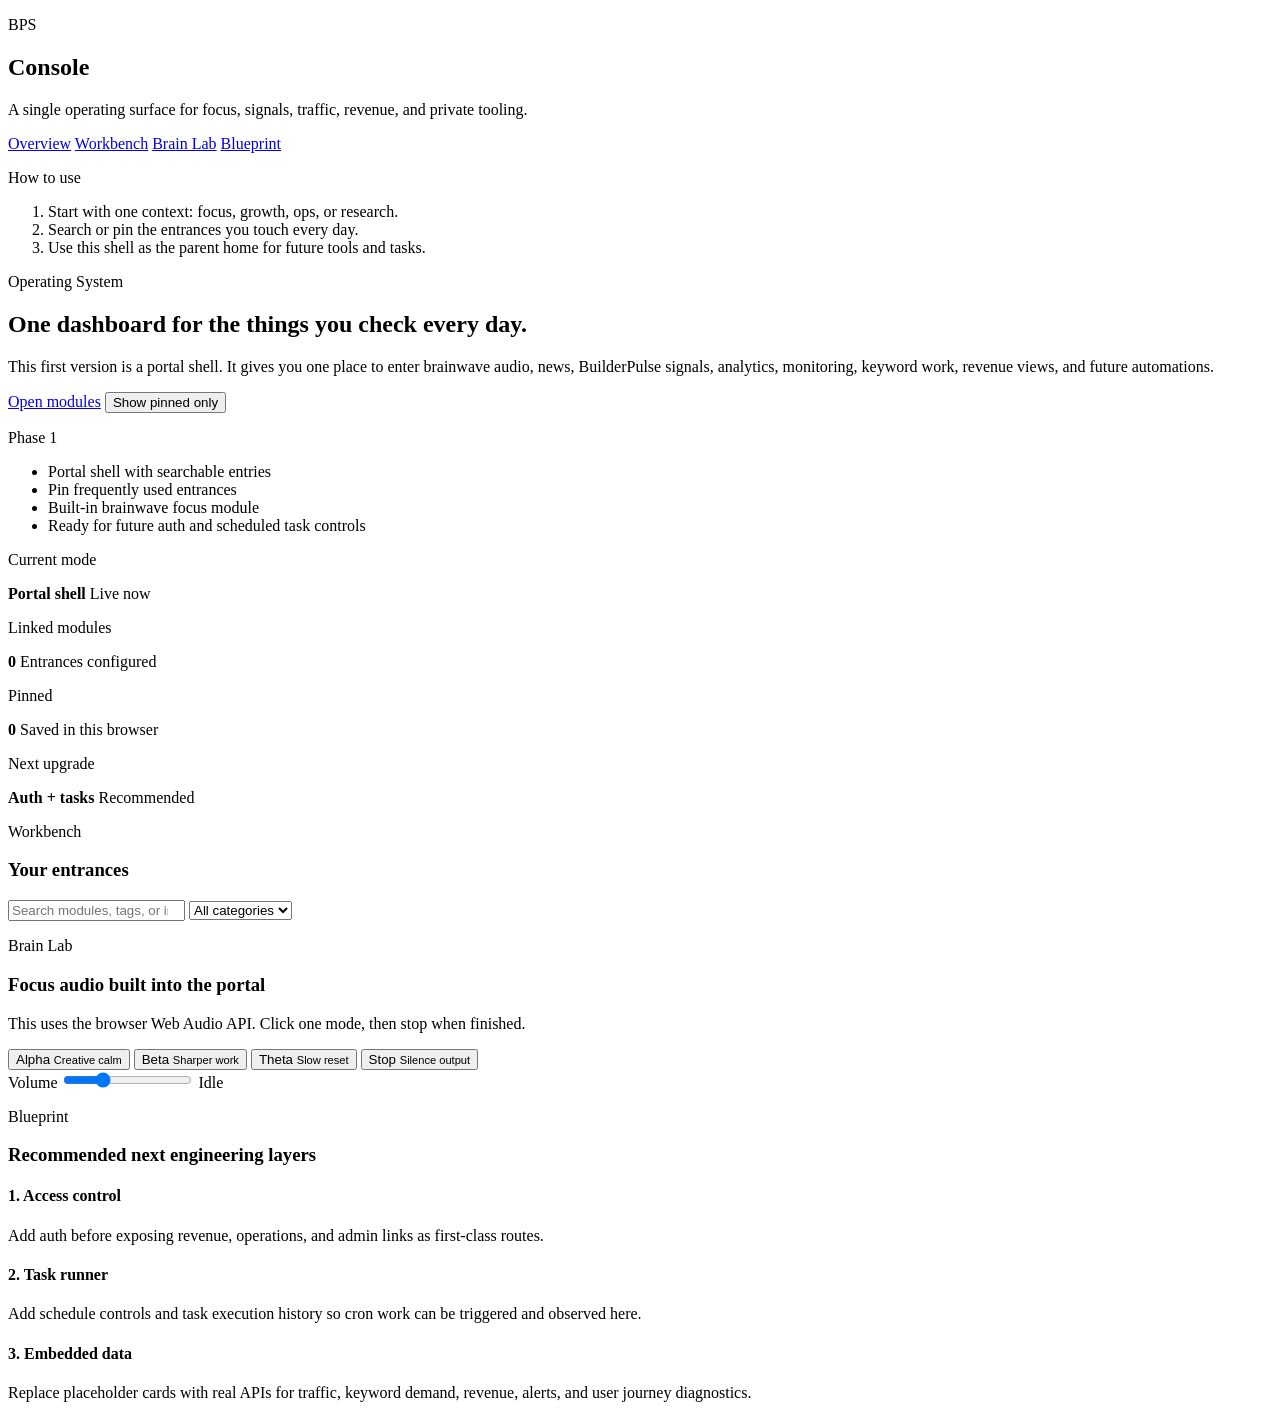
==== index.html @ 4038b160 "Force HTTPS asset URLs for the live BPS shell The portal is already reachable on brain.seekorigin.ai" ====
<!DOCTYPE html>
<html lang="zh-CN">
  <head>
    <meta charset="UTF-8" />
    <meta name="viewport" content="width=device-width, initial-scale=1.0" />
    <title>BPS Console</title>
    <meta
      name="description"
      content="BPS Console: a personal operating dashboard for news, signals, analytics, revenue, monitoring, and brainwave focus."
    />
    <meta name="robots" content="noindex,nofollow" />
    <link rel="icon" href="https://brain.seekorigin.ai/favicon.svg" type="image/svg+xml" />
    <link rel="stylesheet" href="https://brain.seekorigin.ai/styles.css" />
  </head>
  <body>
    <div class="layout">
      <aside class="rail">
        <div class="brand">
          <p class="eyebrow">BPS</p>
          <h1>Console</h1>
          <p class="subtle">
            A single operating surface for focus, signals, traffic, revenue, and
            private tooling.
          </p>
        </div>

        <nav class="rail-nav">
          <a href="#overview">Overview</a>
          <a href="#workbench">Workbench</a>
          <a href="#brain-lab">Brain Lab</a>
          <a href="#blueprint">Blueprint</a>
        </nav>

        <section class="panel quick-notes">
          <p class="eyebrow">How to use</p>
          <ol>
            <li>Start with one context: focus, growth, ops, or research.</li>
            <li>Search or pin the entrances you touch every day.</li>
            <li>Use this shell as the parent home for future tools and tasks.</li>
          </ol>
        </section>
      </aside>

      <main class="main">
        <section id="overview" class="hero">
          <div class="hero-copy">
            <p class="eyebrow">Operating System</p>
            <h2>One dashboard for the things you check every day.</h2>
            <p class="hero-text">
              This first version is a portal shell. It gives you one place to
              enter brainwave audio, news, BuilderPulse signals, analytics,
              monitoring, keyword work, revenue views, and future automations.
            </p>
            <div class="hero-actions">
              <a class="primary-action" href="#workbench">Open modules</a>
              <button id="show-pinned" class="secondary-action" type="button">
                Show pinned only
              </button>
            </div>
          </div>

          <div class="hero-side panel">
            <p class="eyebrow">Phase 1</p>
            <ul class="signal-list">
              <li>Portal shell with searchable entries</li>
              <li>Pin frequently used entrances</li>
              <li>Built-in brainwave focus module</li>
              <li>Ready for future auth and scheduled task controls</li>
            </ul>
          </div>
        </section>

        <section class="metrics-grid">
          <article class="metric-card">
            <p class="eyebrow">Current mode</p>
            <strong>Portal shell</strong>
            <span>Live now</span>
          </article>
          <article class="metric-card">
            <p class="eyebrow">Linked modules</p>
            <strong id="module-count">0</strong>
            <span>Entrances configured</span>
          </article>
          <article class="metric-card">
            <p class="eyebrow">Pinned</p>
            <strong id="pinned-count">0</strong>
            <span>Saved in this browser</span>
          </article>
          <article class="metric-card">
            <p class="eyebrow">Next upgrade</p>
            <strong>Auth + tasks</strong>
            <span>Recommended</span>
          </article>
        </section>

        <section id="workbench" class="workbench">
          <div class="section-head">
            <div>
              <p class="eyebrow">Workbench</p>
              <h3>Your entrances</h3>
            </div>
            <div class="toolbar">
              <input
                id="search"
                type="search"
                placeholder="Search modules, tags, or intent"
              />
              <select id="category-filter">
                <option value="all">All categories</option>
              </select>
            </div>
          </div>

          <div id="card-grid" class="card-grid"></div>
        </section>

        <section id="brain-lab" class="brain-lab panel">
          <div class="section-head">
            <div>
              <p class="eyebrow">Brain Lab</p>
              <h3>Focus audio built into the portal</h3>
            </div>
            <p class="section-note">
              This uses the browser Web Audio API. Click one mode, then stop
              when finished.
            </p>
          </div>

          <div class="brain-grid">
            <button class="tone-button" data-mode="alpha">
              <span>Alpha</span>
              <small>Creative calm</small>
            </button>
            <button class="tone-button" data-mode="beta">
              <span>Beta</span>
              <small>Sharper work</small>
            </button>
            <button class="tone-button" data-mode="theta">
              <span>Theta</span>
              <small>Slow reset</small>
            </button>
            <button class="tone-button danger" id="stop-audio" type="button">
              <span>Stop</span>
              <small>Silence output</small>
            </button>
          </div>

          <div class="volume-wrap">
            <label for="volume">Volume</label>
            <input id="volume" type="range" min="0" max="100" value="28" />
            <span id="audio-status">Idle</span>
          </div>
        </section>

        <section id="blueprint" class="blueprint">
          <div class="section-head">
            <div>
              <p class="eyebrow">Blueprint</p>
              <h3>Recommended next engineering layers</h3>
            </div>
          </div>
          <div class="blueprint-grid">
            <article class="panel">
              <h4>1. Access control</h4>
              <p>
                Add auth before exposing revenue, operations, and admin links as
                first-class routes.
              </p>
            </article>
            <article class="panel">
              <h4>2. Task runner</h4>
              <p>
                Add schedule controls and task execution history so cron work can
                be triggered and observed here.
              </p>
            </article>
            <article class="panel">
              <h4>3. Embedded data</h4>
              <p>
                Replace placeholder cards with real APIs for traffic, keyword
                demand, revenue, alerts, and user journey diagnostics.
              </p>
            </article>
          </div>
        </section>
      </main>
    </div>

    <script src="https://brain.seekorigin.ai/app.js" defer></script>
  </body>
</html>
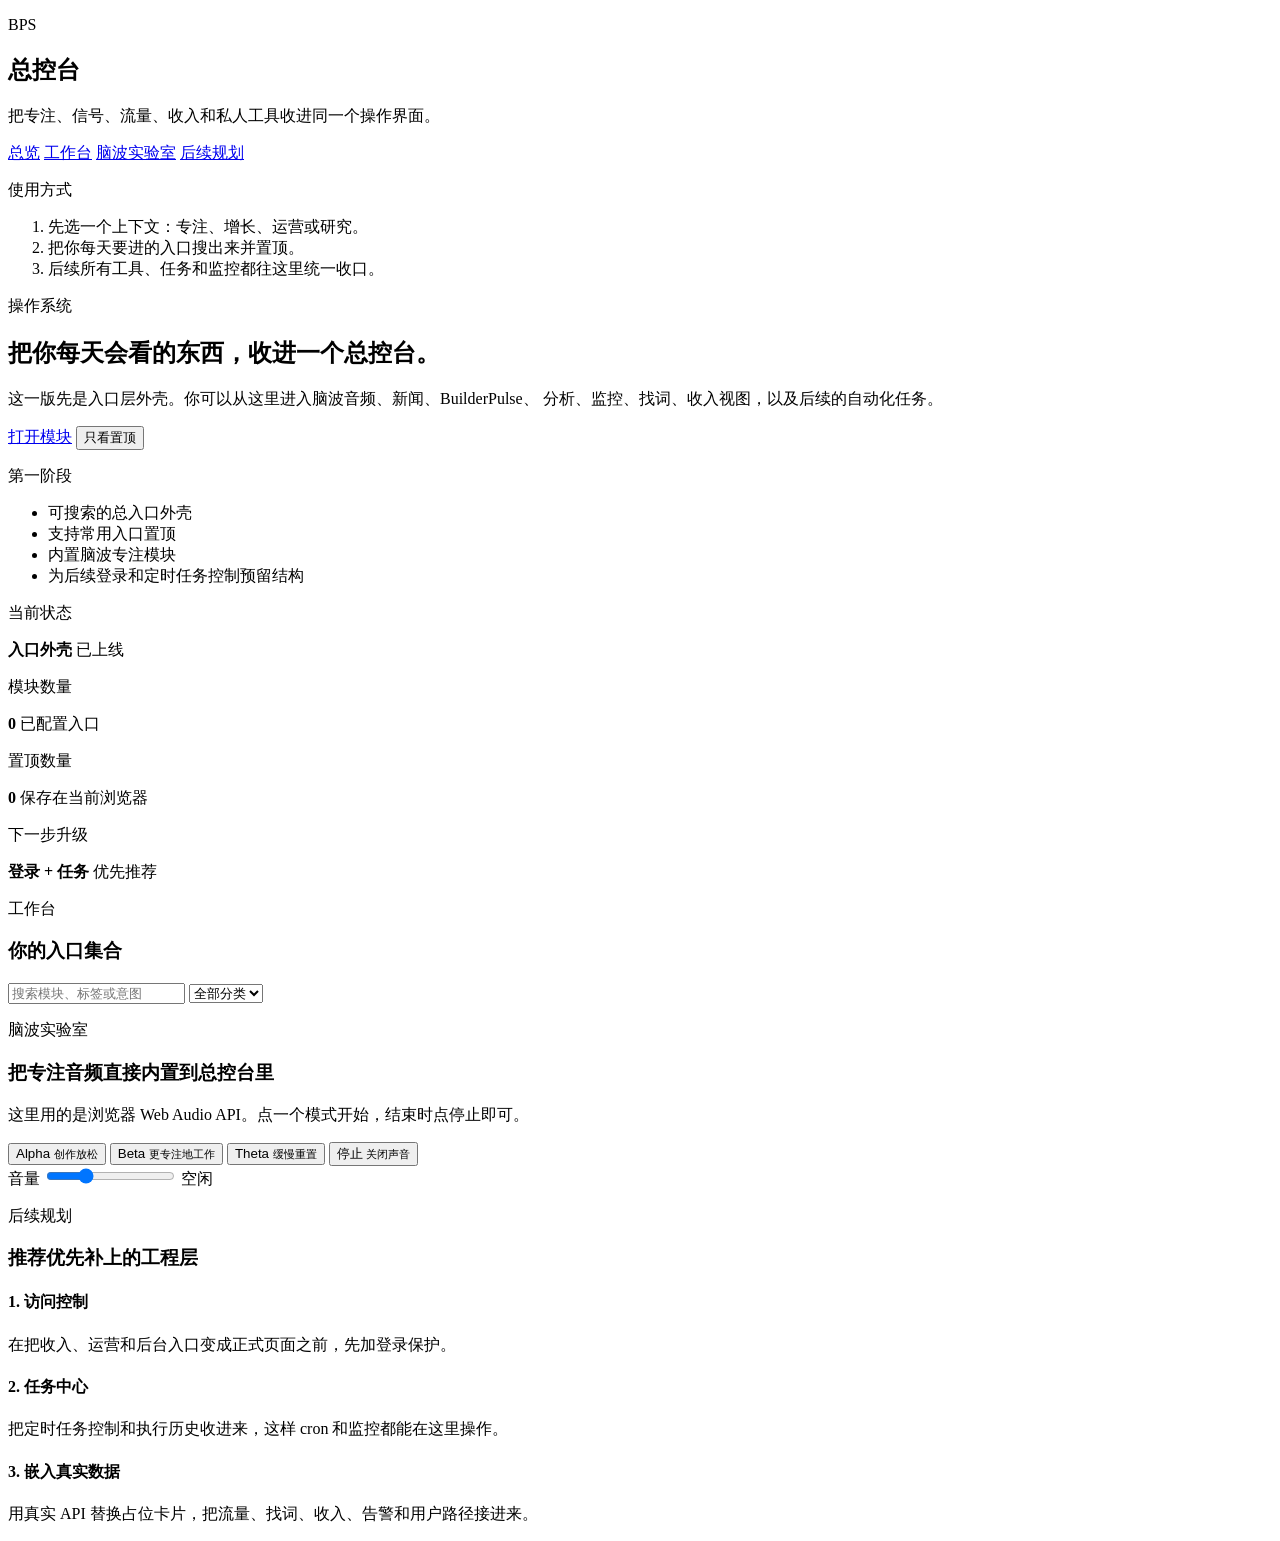
==== commit e2b1febd: "Translate the BPS shell UI into full Chinese This aligns the live portal with your preferred languag" ====
--- a/index.html
+++ b/index.html
@@ -3,10 +3,10 @@
   <head>
     <meta charset="UTF-8" />
     <meta name="viewport" content="width=device-width, initial-scale=1.0" />
-    <title>BPS Console</title>
+    <title>BPS 总控台</title>
     <meta
       name="description"
-      content="BPS Console: a personal operating dashboard for news, signals, analytics, revenue, monitoring, and brainwave focus."
+      content="BPS 总控台：把专注、信号、分析、收入、监控和个人工具收进同一个入口。"
     />
     <meta name="robots" content="noindex,nofollow" />
     <link rel="icon" href="https://brain.seekorigin.ai/favicon.svg" type="image/svg+xml" />
@@ -17,26 +17,25 @@
       <aside class="rail">
         <div class="brand">
           <p class="eyebrow">BPS</p>
-          <h1>Console</h1>
+          <h1>总控台</h1>
           <p class="subtle">
-            A single operating surface for focus, signals, traffic, revenue, and
-            private tooling.
+            把专注、信号、流量、收入和私人工具收进同一个操作界面。
           </p>
         </div>
 
         <nav class="rail-nav">
-          <a href="#overview">Overview</a>
-          <a href="#workbench">Workbench</a>
-          <a href="#brain-lab">Brain Lab</a>
-          <a href="#blueprint">Blueprint</a>
+          <a href="#overview">总览</a>
+          <a href="#workbench">工作台</a>
+          <a href="#brain-lab">脑波实验室</a>
+          <a href="#blueprint">后续规划</a>
         </nav>
 
         <section class="panel quick-notes">
-          <p class="eyebrow">How to use</p>
+          <p class="eyebrow">使用方式</p>
           <ol>
-            <li>Start with one context: focus, growth, ops, or research.</li>
-            <li>Search or pin the entrances you touch every day.</li>
-            <li>Use this shell as the parent home for future tools and tasks.</li>
+            <li>先选一个上下文：专注、增长、运营或研究。</li>
+            <li>把你每天要进的入口搜出来并置顶。</li>
+            <li>后续所有工具、任务和监控都往这里统一收口。</li>
           </ol>
         </section>
       </aside>
@@ -44,69 +43,68 @@
       <main class="main">
         <section id="overview" class="hero">
           <div class="hero-copy">
-            <p class="eyebrow">Operating System</p>
-            <h2>One dashboard for the things you check every day.</h2>
+            <p class="eyebrow">操作系统</p>
+            <h2>把你每天会看的东西，收进一个总控台。</h2>
             <p class="hero-text">
-              This first version is a portal shell. It gives you one place to
-              enter brainwave audio, news, BuilderPulse signals, analytics,
-              monitoring, keyword work, revenue views, and future automations.
+              这一版先是入口层外壳。你可以从这里进入脑波音频、新闻、BuilderPulse、
+              分析、监控、找词、收入视图，以及后续的自动化任务。
             </p>
             <div class="hero-actions">
-              <a class="primary-action" href="#workbench">Open modules</a>
+              <a class="primary-action" href="#workbench">打开模块</a>
               <button id="show-pinned" class="secondary-action" type="button">
-                Show pinned only
+                只看置顶
               </button>
             </div>
           </div>
 
           <div class="hero-side panel">
-            <p class="eyebrow">Phase 1</p>
+            <p class="eyebrow">第一阶段</p>
             <ul class="signal-list">
-              <li>Portal shell with searchable entries</li>
-              <li>Pin frequently used entrances</li>
-              <li>Built-in brainwave focus module</li>
-              <li>Ready for future auth and scheduled task controls</li>
+              <li>可搜索的总入口外壳</li>
+              <li>支持常用入口置顶</li>
+              <li>内置脑波专注模块</li>
+              <li>为后续登录和定时任务控制预留结构</li>
             </ul>
           </div>
         </section>
 
         <section class="metrics-grid">
           <article class="metric-card">
-            <p class="eyebrow">Current mode</p>
-            <strong>Portal shell</strong>
-            <span>Live now</span>
+            <p class="eyebrow">当前状态</p>
+            <strong>入口外壳</strong>
+            <span>已上线</span>
           </article>
           <article class="metric-card">
-            <p class="eyebrow">Linked modules</p>
+            <p class="eyebrow">模块数量</p>
             <strong id="module-count">0</strong>
-            <span>Entrances configured</span>
+            <span>已配置入口</span>
           </article>
           <article class="metric-card">
-            <p class="eyebrow">Pinned</p>
+            <p class="eyebrow">置顶数量</p>
             <strong id="pinned-count">0</strong>
-            <span>Saved in this browser</span>
+            <span>保存在当前浏览器</span>
           </article>
           <article class="metric-card">
-            <p class="eyebrow">Next upgrade</p>
-            <strong>Auth + tasks</strong>
-            <span>Recommended</span>
+            <p class="eyebrow">下一步升级</p>
+            <strong>登录 + 任务</strong>
+            <span>优先推荐</span>
           </article>
         </section>
 
         <section id="workbench" class="workbench">
           <div class="section-head">
             <div>
-              <p class="eyebrow">Workbench</p>
-              <h3>Your entrances</h3>
+              <p class="eyebrow">工作台</p>
+              <h3>你的入口集合</h3>
             </div>
             <div class="toolbar">
               <input
                 id="search"
                 type="search"
-                placeholder="Search modules, tags, or intent"
+                placeholder="搜索模块、标签或意图"
               />
               <select id="category-filter">
-                <option value="all">All categories</option>
+                <option value="all">全部分类</option>
               </select>
             </div>
           </div>
@@ -117,68 +115,64 @@
         <section id="brain-lab" class="brain-lab panel">
           <div class="section-head">
             <div>
-              <p class="eyebrow">Brain Lab</p>
-              <h3>Focus audio built into the portal</h3>
+              <p class="eyebrow">脑波实验室</p>
+              <h3>把专注音频直接内置到总控台里</h3>
             </div>
             <p class="section-note">
-              This uses the browser Web Audio API. Click one mode, then stop
-              when finished.
+              这里用的是浏览器 Web Audio API。点一个模式开始，结束时点停止即可。
             </p>
           </div>
 
           <div class="brain-grid">
             <button class="tone-button" data-mode="alpha">
               <span>Alpha</span>
-              <small>Creative calm</small>
+              <small>创作放松</small>
             </button>
             <button class="tone-button" data-mode="beta">
               <span>Beta</span>
-              <small>Sharper work</small>
+              <small>更专注地工作</small>
             </button>
             <button class="tone-button" data-mode="theta">
               <span>Theta</span>
-              <small>Slow reset</small>
+              <small>缓慢重置</small>
             </button>
             <button class="tone-button danger" id="stop-audio" type="button">
-              <span>Stop</span>
-              <small>Silence output</small>
+              <span>停止</span>
+              <small>关闭声音</small>
             </button>
           </div>
 
           <div class="volume-wrap">
-            <label for="volume">Volume</label>
+            <label for="volume">音量</label>
             <input id="volume" type="range" min="0" max="100" value="28" />
-            <span id="audio-status">Idle</span>
+            <span id="audio-status">空闲</span>
           </div>
         </section>
 
         <section id="blueprint" class="blueprint">
           <div class="section-head">
             <div>
-              <p class="eyebrow">Blueprint</p>
-              <h3>Recommended next engineering layers</h3>
+              <p class="eyebrow">后续规划</p>
+              <h3>推荐优先补上的工程层</h3>
             </div>
           </div>
           <div class="blueprint-grid">
             <article class="panel">
-              <h4>1. Access control</h4>
+              <h4>1. 访问控制</h4>
               <p>
-                Add auth before exposing revenue, operations, and admin links as
-                first-class routes.
+                在把收入、运营和后台入口变成正式页面之前，先加登录保护。
               </p>
             </article>
             <article class="panel">
-              <h4>2. Task runner</h4>
+              <h4>2. 任务中心</h4>
               <p>
-                Add schedule controls and task execution history so cron work can
-                be triggered and observed here.
+                把定时任务控制和执行历史收进来，这样 cron 和监控都能在这里操作。
               </p>
             </article>
             <article class="panel">
-              <h4>3. Embedded data</h4>
+              <h4>3. 嵌入真实数据</h4>
               <p>
-                Replace placeholder cards with real APIs for traffic, keyword
-                demand, revenue, alerts, and user journey diagnostics.
+                用真实 API 替换占位卡片，把流量、找词、收入、告警和用户路径接进来。
               </p>
             </article>
           </div>
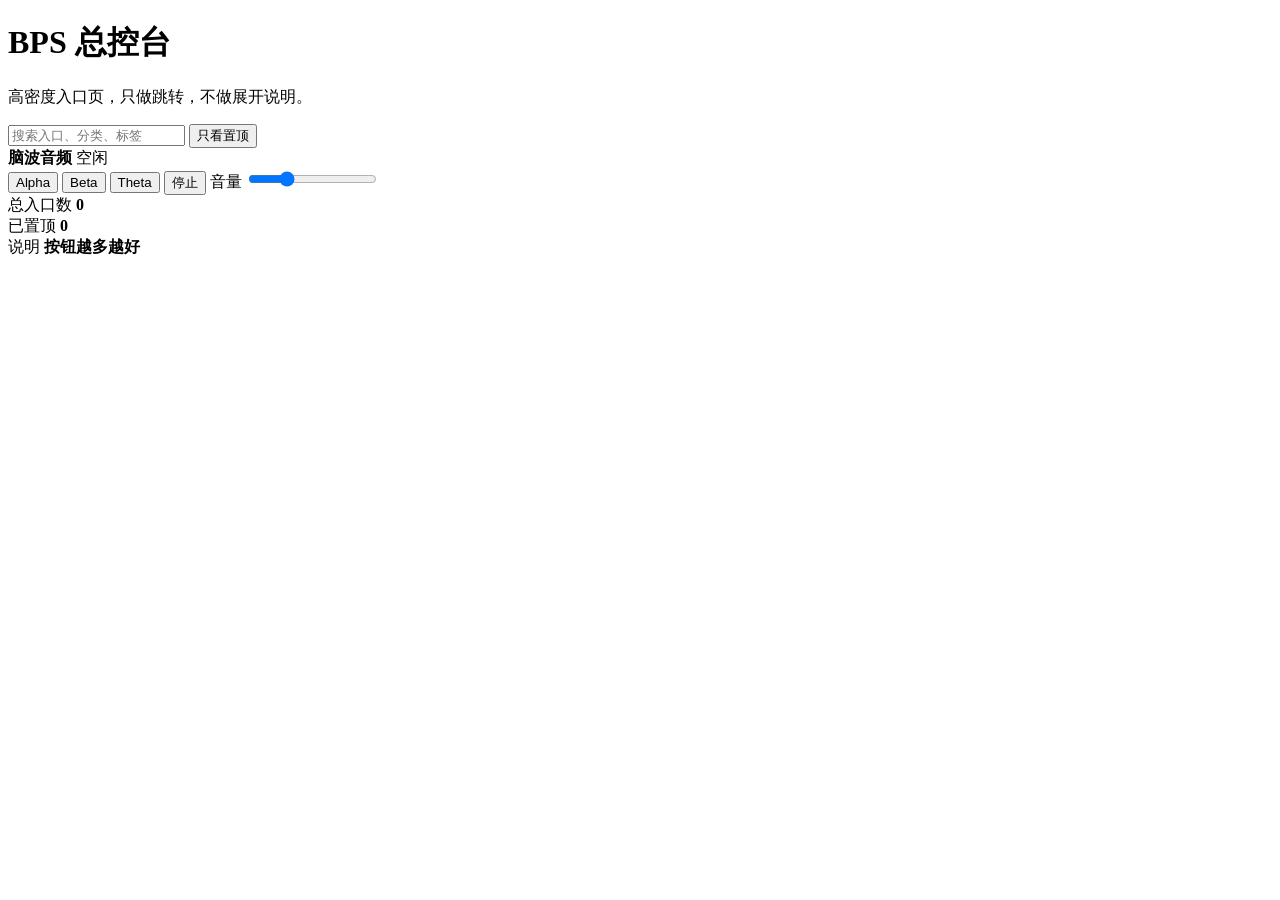
==== commit ab7d92d8: "Compress the BPS home into a dense Chinese button matrix The console should act as a pure entrance s" ====
--- a/index.html
+++ b/index.html
@@ -6,179 +6,60 @@
     <title>BPS 总控台</title>
     <meta
       name="description"
-      content="BPS 总控台：把专注、信号、分析、收入、监控和个人工具收进同一个入口。"
+      content="BPS 总控台：高密度入口页，把专注、信号、分析、收入、监控和个人工具收口到一个页面。"
     />
     <meta name="robots" content="noindex,nofollow" />
     <link rel="icon" href="https://brain.seekorigin.ai/favicon.svg" type="image/svg+xml" />
     <link rel="stylesheet" href="https://brain.seekorigin.ai/styles.css" />
   </head>
   <body>
-    <div class="layout">
-      <aside class="rail">
-        <div class="brand">
-          <p class="eyebrow">BPS</p>
-          <h1>总控台</h1>
-          <p class="subtle">
-            把专注、信号、流量、收入和私人工具收进同一个操作界面。
-          </p>
+    <main class="shell">
+      <header class="topbar">
+        <div class="title-wrap">
+          <h1>BPS 总控台</h1>
+          <p>高密度入口页，只做跳转，不做展开说明。</p>
         </div>
 
-        <nav class="rail-nav">
-          <a href="#overview">总览</a>
-          <a href="#workbench">工作台</a>
-          <a href="#brain-lab">脑波实验室</a>
-          <a href="#blueprint">后续规划</a>
-        </nav>
+        <div class="toolbar">
+          <input id="search" type="search" placeholder="搜索入口、分类、标签" />
+          <button id="show-pinned" type="button">只看置顶</button>
+        </div>
+      </header>
 
-        <section class="panel quick-notes">
-          <p class="eyebrow">使用方式</p>
-          <ol>
-            <li>先选一个上下文：专注、增长、运营或研究。</li>
-            <li>把你每天要进的入口搜出来并置顶。</li>
-            <li>后续所有工具、任务和监控都往这里统一收口。</li>
-          </ol>
-        </section>
-      </aside>
+      <section id="brain-lab" class="brain-strip">
+        <div class="brain-title">
+          <strong>脑波音频</strong>
+          <span id="audio-status">空闲</span>
+        </div>
+        <div class="brain-actions">
+          <button class="tone-button" data-mode="alpha" type="button">Alpha</button>
+          <button class="tone-button" data-mode="beta" type="button">Beta</button>
+          <button class="tone-button" data-mode="theta" type="button">Theta</button>
+          <button class="tone-button tone-stop" id="stop-audio" type="button">停止</button>
+          <label class="volume-row" for="volume">
+            <span>音量</span>
+            <input id="volume" type="range" min="0" max="100" value="28" />
+          </label>
+        </div>
+      </section>
 
-      <main class="main">
-        <section id="overview" class="hero">
-          <div class="hero-copy">
-            <p class="eyebrow">操作系统</p>
-            <h2>把你每天会看的东西，收进一个总控台。</h2>
-            <p class="hero-text">
-              这一版先是入口层外壳。你可以从这里进入脑波音频、新闻、BuilderPulse、
-              分析、监控、找词、收入视图，以及后续的自动化任务。
-            </p>
-            <div class="hero-actions">
-              <a class="primary-action" href="#workbench">打开模块</a>
-              <button id="show-pinned" class="secondary-action" type="button">
-                只看置顶
-              </button>
-            </div>
-          </div>
+      <section class="summary-row">
+        <div class="summary-box">
+          <span>总入口数</span>
+          <strong id="module-count">0</strong>
+        </div>
+        <div class="summary-box">
+          <span>已置顶</span>
+          <strong id="pinned-count">0</strong>
+        </div>
+        <div class="summary-box">
+          <span>说明</span>
+          <strong>按钮越多越好</strong>
+        </div>
+      </section>
 
-          <div class="hero-side panel">
-            <p class="eyebrow">第一阶段</p>
-            <ul class="signal-list">
-              <li>可搜索的总入口外壳</li>
-              <li>支持常用入口置顶</li>
-              <li>内置脑波专注模块</li>
-              <li>为后续登录和定时任务控制预留结构</li>
-            </ul>
-          </div>
-        </section>
-
-        <section class="metrics-grid">
-          <article class="metric-card">
-            <p class="eyebrow">当前状态</p>
-            <strong>入口外壳</strong>
-            <span>已上线</span>
-          </article>
-          <article class="metric-card">
-            <p class="eyebrow">模块数量</p>
-            <strong id="module-count">0</strong>
-            <span>已配置入口</span>
-          </article>
-          <article class="metric-card">
-            <p class="eyebrow">置顶数量</p>
-            <strong id="pinned-count">0</strong>
-            <span>保存在当前浏览器</span>
-          </article>
-          <article class="metric-card">
-            <p class="eyebrow">下一步升级</p>
-            <strong>登录 + 任务</strong>
-            <span>优先推荐</span>
-          </article>
-        </section>
-
-        <section id="workbench" class="workbench">
-          <div class="section-head">
-            <div>
-              <p class="eyebrow">工作台</p>
-              <h3>你的入口集合</h3>
-            </div>
-            <div class="toolbar">
-              <input
-                id="search"
-                type="search"
-                placeholder="搜索模块、标签或意图"
-              />
-              <select id="category-filter">
-                <option value="all">全部分类</option>
-              </select>
-            </div>
-          </div>
-
-          <div id="card-grid" class="card-grid"></div>
-        </section>
-
-        <section id="brain-lab" class="brain-lab panel">
-          <div class="section-head">
-            <div>
-              <p class="eyebrow">脑波实验室</p>
-              <h3>把专注音频直接内置到总控台里</h3>
-            </div>
-            <p class="section-note">
-              这里用的是浏览器 Web Audio API。点一个模式开始，结束时点停止即可。
-            </p>
-          </div>
-
-          <div class="brain-grid">
-            <button class="tone-button" data-mode="alpha">
-              <span>Alpha</span>
-              <small>创作放松</small>
-            </button>
-            <button class="tone-button" data-mode="beta">
-              <span>Beta</span>
-              <small>更专注地工作</small>
-            </button>
-            <button class="tone-button" data-mode="theta">
-              <span>Theta</span>
-              <small>缓慢重置</small>
-            </button>
-            <button class="tone-button danger" id="stop-audio" type="button">
-              <span>停止</span>
-              <small>关闭声音</small>
-            </button>
-          </div>
-
-          <div class="volume-wrap">
-            <label for="volume">音量</label>
-            <input id="volume" type="range" min="0" max="100" value="28" />
-            <span id="audio-status">空闲</span>
-          </div>
-        </section>
-
-        <section id="blueprint" class="blueprint">
-          <div class="section-head">
-            <div>
-              <p class="eyebrow">后续规划</p>
-              <h3>推荐优先补上的工程层</h3>
-            </div>
-          </div>
-          <div class="blueprint-grid">
-            <article class="panel">
-              <h4>1. 访问控制</h4>
-              <p>
-                在把收入、运营和后台入口变成正式页面之前，先加登录保护。
-              </p>
-            </article>
-            <article class="panel">
-              <h4>2. 任务中心</h4>
-              <p>
-                把定时任务控制和执行历史收进来，这样 cron 和监控都能在这里操作。
-              </p>
-            </article>
-            <article class="panel">
-              <h4>3. 嵌入真实数据</h4>
-              <p>
-                用真实 API 替换占位卡片，把流量、找词、收入、告警和用户路径接进来。
-              </p>
-            </article>
-          </div>
-        </section>
-      </main>
-    </div>
+      <div id="sections" class="sections"></div>
+    </main>
 
     <script src="https://brain.seekorigin.ai/app.js" defer></script>
   </body>
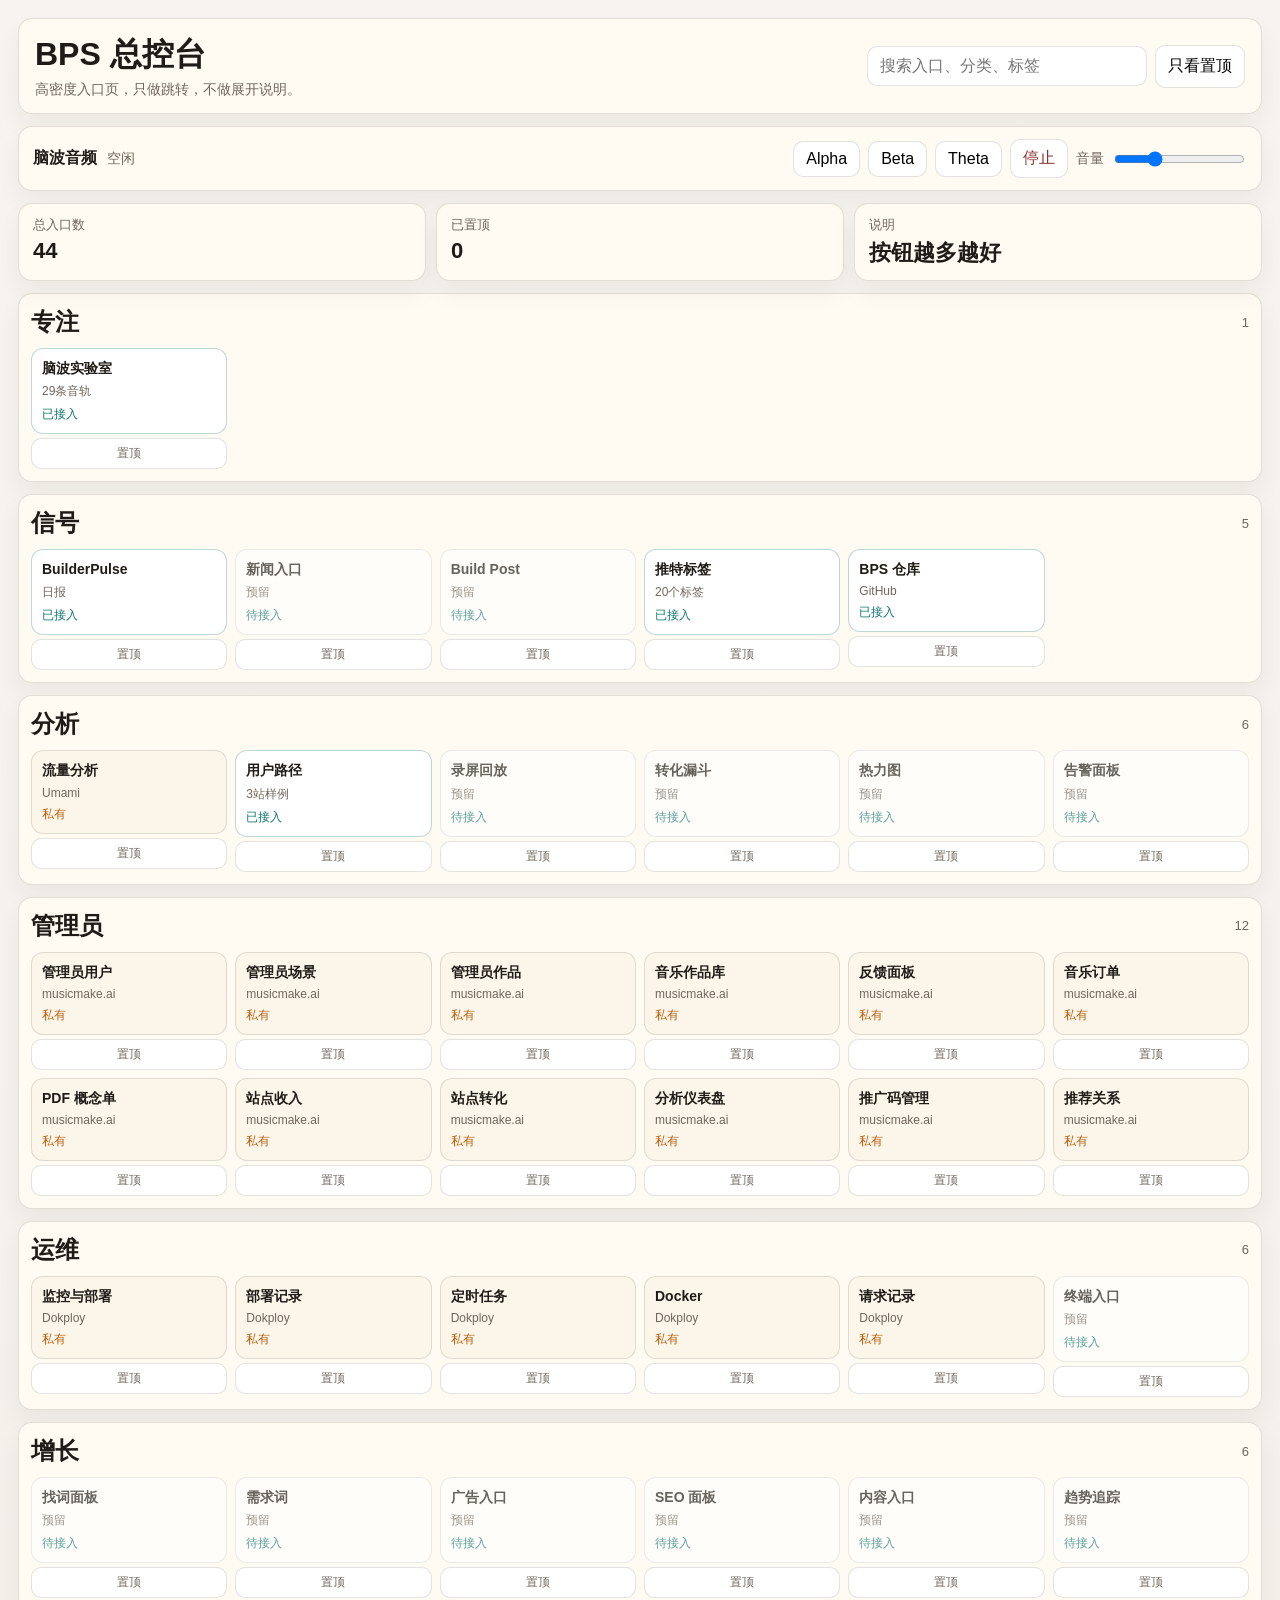
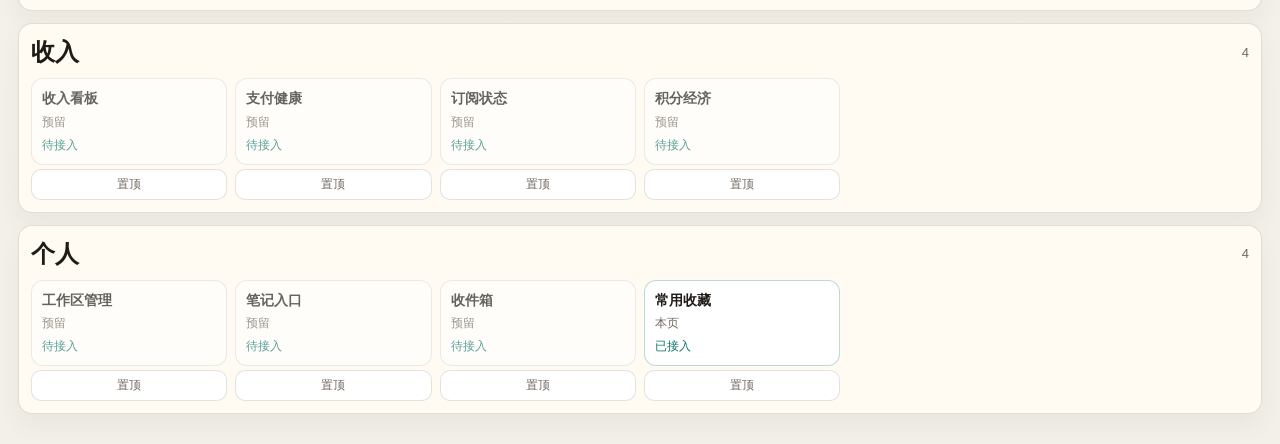
==== commit fce9475f: "Expose direct signal and journey entry points from the BPS console The control console needed direct" ====
--- a/index.html
+++ b/index.html
@@ -9,8 +9,8 @@
       content="BPS 总控台：高密度入口页，把专注、信号、分析、收入、监控和个人工具收口到一个页面。"
     />
     <meta name="robots" content="noindex,nofollow" />
-    <link rel="icon" href="https://brain.seekorigin.ai/favicon.svg" type="image/svg+xml" />
-    <link rel="stylesheet" href="https://brain.seekorigin.ai/styles.css" />
+    <link rel="icon" href="./favicon.svg" type="image/svg+xml" />
+    <link rel="stylesheet" href="./styles.css" />
   </head>
   <body>
     <main class="shell">
@@ -61,6 +61,6 @@
       <div id="sections" class="sections"></div>
     </main>
 
-    <script src="https://brain.seekorigin.ai/app.js" defer></script>
+    <script src="./app.js" defer></script>
   </body>
 </html>
--- a/styles.css
+++ b/styles.css
@@ -0,0 +1,732 @@
+:root {
+  color-scheme: light;
+  --bg: #f3f0ea;
+  --panel: #fffaf2;
+  --text: #1f1b16;
+  --muted: #6f665c;
+  --line: rgba(102, 93, 81, 0.18);
+  --accent: #0f766e;
+  --soft: rgba(15, 118, 110, 0.08);
+  --warn: #b76516;
+  --shadow: 0 12px 24px rgba(31, 27, 22, 0.05);
+}
+
+* {
+  box-sizing: border-box;
+}
+
+body {
+  margin: 0;
+  min-height: 100vh;
+  color: var(--text);
+  background: linear-gradient(180deg, #f7f4ef 0%, var(--bg) 100%);
+  font-family:
+    "PingFang SC", "Hiragino Sans GB", "Microsoft YaHei", "Noto Sans SC",
+    sans-serif;
+}
+
+button,
+input,
+a {
+  font: inherit;
+}
+
+a {
+  color: inherit;
+  text-decoration: none;
+}
+
+.shell {
+  width: min(1800px, 100%);
+  margin: 0 auto;
+  padding: 18px;
+}
+
+.topbar,
+.brain-strip,
+.summary-row,
+.section-block {
+  margin-bottom: 12px;
+}
+
+.topbar,
+.brain-strip,
+.summary-box,
+.section-block {
+  border: 1px solid var(--line);
+  border-radius: 14px;
+  background: var(--panel);
+  box-shadow: var(--shadow);
+}
+
+.topbar {
+  display: flex;
+  justify-content: space-between;
+  gap: 12px;
+  align-items: center;
+  padding: 14px 16px;
+}
+
+.title-wrap h1,
+.section-label h2 {
+  margin: 0;
+}
+
+.title-wrap p {
+  margin: 4px 0 0;
+  color: var(--muted);
+  font-size: 14px;
+}
+
+.toolbar {
+  display: flex;
+  gap: 8px;
+  align-items: center;
+}
+
+.toolbar input,
+.toolbar button,
+.brain-actions button,
+.pin-toggle,
+.volume-row input {
+  border: 1px solid var(--line);
+  border-radius: 10px;
+}
+
+.toolbar input {
+  min-width: 280px;
+  padding: 10px 12px;
+  background: #fff;
+}
+
+.toolbar button {
+  padding: 10px 12px;
+  background: #fff;
+  cursor: pointer;
+}
+
+.brain-strip {
+  display: flex;
+  justify-content: space-between;
+  gap: 12px;
+  align-items: center;
+  padding: 12px 14px;
+}
+
+.brain-title {
+  display: flex;
+  gap: 10px;
+  align-items: center;
+}
+
+.brain-title span {
+  color: var(--muted);
+  font-size: 14px;
+}
+
+.brain-actions {
+  display: flex;
+  flex-wrap: wrap;
+  gap: 8px;
+  align-items: center;
+}
+
+.brain-actions button {
+  padding: 8px 12px;
+  background: #fff;
+  cursor: pointer;
+}
+
+.tone-stop {
+  color: #8a2f2f;
+}
+
+.volume-row {
+  display: flex;
+  gap: 8px;
+  align-items: center;
+  color: var(--muted);
+  font-size: 14px;
+}
+
+.summary-row {
+  display: grid;
+  grid-template-columns: repeat(3, minmax(0, 1fr));
+  gap: 10px;
+}
+
+.summary-box {
+  padding: 12px 14px;
+}
+
+.summary-box span {
+  display: block;
+  color: var(--muted);
+  font-size: 13px;
+}
+
+.summary-box strong {
+  display: block;
+  margin-top: 4px;
+  font-size: 22px;
+}
+
+.section-block {
+  padding: 12px;
+}
+
+.section-label {
+  display: flex;
+  justify-content: space-between;
+  align-items: center;
+  margin-bottom: 10px;
+}
+
+.section-label span {
+  color: var(--muted);
+  font-size: 13px;
+}
+
+.entry-grid {
+  display: grid;
+  grid-template-columns: repeat(8, minmax(0, 1fr));
+  gap: 8px;
+}
+
+.entry {
+  display: flex;
+  flex-direction: column;
+  gap: 4px;
+}
+
+.entry-link {
+  min-height: 78px;
+  padding: 10px;
+  border: 1px solid var(--line);
+  border-radius: 12px;
+  background: #fff;
+  display: flex;
+  flex-direction: column;
+  gap: 6px;
+  justify-content: space-between;
+}
+
+.entry-link.private {
+  background: #fbf5ea;
+}
+
+.entry-link.planned {
+  opacity: 0.68;
+}
+
+.entry-link.live {
+  border-color: rgba(15, 118, 110, 0.28);
+}
+
+.entry-title {
+  font-size: 14px;
+  font-weight: 700;
+  line-height: 1.3;
+}
+
+.entry-meta {
+  color: var(--muted);
+  font-size: 12px;
+}
+
+.entry-status {
+  color: var(--accent);
+  font-size: 12px;
+}
+
+.entry-link.private .entry-status {
+  color: var(--warn);
+}
+
+.pin-toggle {
+  padding: 6px 8px;
+  background: #fff;
+  color: var(--muted);
+  font-size: 12px;
+  cursor: pointer;
+}
+
+.pin-toggle.active {
+  background: var(--soft);
+  color: var(--accent);
+}
+
+@media (max-width: 1440px) {
+  .entry-grid {
+    grid-template-columns: repeat(6, minmax(0, 1fr));
+  }
+}
+
+@media (max-width: 1024px) {
+  .topbar,
+  .brain-strip {
+    flex-direction: column;
+    align-items: stretch;
+  }
+
+  .toolbar input {
+    min-width: 0;
+    width: 100%;
+  }
+
+  .summary-row {
+    grid-template-columns: 1fr;
+  }
+
+  .entry-grid {
+    grid-template-columns: repeat(4, minmax(0, 1fr));
+  }
+}
+
+@media (max-width: 640px) {
+  .shell {
+    padding: 10px;
+  }
+
+  .entry-grid {
+    grid-template-columns: repeat(2, minmax(0, 1fr));
+  }
+}
+
+.subpage-body {
+  margin: 0;
+  min-height: 100vh;
+  color: var(--text);
+  background: linear-gradient(180deg, #f7f4ef 0%, var(--bg) 100%);
+  font-family:
+    "PingFang SC", "Hiragino Sans GB", "Microsoft YaHei", "Noto Sans SC",
+    sans-serif;
+}
+
+.detail-shell {
+  width: min(1680px, 100%);
+  margin: 0 auto;
+  padding: 18px;
+}
+
+.detail-header,
+.detail-toolbar,
+.journey-hero,
+.detail-card,
+.tag-group,
+.site-panel,
+.site-button,
+.empty-state {
+  border: 1px solid var(--line);
+  border-radius: 14px;
+  background: var(--panel);
+  box-shadow: var(--shadow);
+}
+
+.detail-header {
+  display: flex;
+  justify-content: space-between;
+  align-items: flex-end;
+  gap: 16px;
+  padding: 16px 18px;
+  margin-bottom: 12px;
+}
+
+.detail-header h1,
+.card-head h3,
+.site-panel-head strong {
+  margin: 0;
+}
+
+.detail-header p {
+  margin: 6px 0 0;
+  max-width: 760px;
+  color: var(--muted);
+  line-height: 1.55;
+}
+
+.detail-stats {
+  display: flex;
+  flex-wrap: wrap;
+  gap: 8px;
+}
+
+.detail-stats span,
+.detail-pill,
+.site-badge,
+.tag-code {
+  padding: 6px 10px;
+  border-radius: 999px;
+  font-size: 12px;
+}
+
+.detail-stats span,
+.detail-pill,
+.site-badge.preview {
+  background: rgba(15, 118, 110, 0.08);
+  color: var(--accent);
+}
+
+.site-badge.catalog,
+.tag-code {
+  background: rgba(33, 27, 22, 0.06);
+  color: var(--muted);
+}
+
+.back-link {
+  display: inline-block;
+  margin-bottom: 8px;
+  color: var(--muted);
+  font-size: 14px;
+}
+
+.detail-toolbar {
+  display: flex;
+  justify-content: space-between;
+  align-items: center;
+  gap: 12px;
+  padding: 12px 14px;
+  margin-bottom: 12px;
+}
+
+.detail-toolbar input {
+  flex: 1;
+  min-width: 280px;
+  padding: 10px 12px;
+  border: 1px solid var(--line);
+  border-radius: 10px;
+  background: #fff;
+}
+
+.helper-copy {
+  color: var(--muted);
+  font-size: 14px;
+  line-height: 1.5;
+}
+
+.tag-groups,
+.journey-main,
+.session-list {
+  display: grid;
+  gap: 12px;
+}
+
+.tag-group,
+.detail-card,
+.site-panel,
+.empty-state {
+  padding: 12px;
+}
+
+.tag-group-head,
+.card-head,
+.site-panel-head,
+.site-button-title,
+.session-head {
+  display: flex;
+  justify-content: space-between;
+  gap: 12px;
+  align-items: flex-start;
+}
+
+.tag-group-head {
+  margin-bottom: 10px;
+  align-items: flex-end;
+}
+
+.tag-group-head p,
+.empty-state p,
+.session-note {
+  margin: 0;
+  color: var(--muted);
+  line-height: 1.6;
+}
+
+.tag-grid {
+  display: grid;
+  grid-template-columns: repeat(4, minmax(0, 1fr));
+  gap: 8px;
+}
+
+.tag-card {
+  min-height: 148px;
+  padding: 12px;
+  border: 1px solid var(--line);
+  border-radius: 12px;
+  background: #fff;
+  display: flex;
+  flex-direction: column;
+  gap: 8px;
+}
+
+.tag-card strong {
+  font-size: 15px;
+  line-height: 1.35;
+}
+
+.tag-card p {
+  margin: 0;
+  color: var(--muted);
+  font-size: 13px;
+  line-height: 1.5;
+}
+
+.tag-link {
+  margin-top: auto;
+  color: var(--accent);
+  font-size: 13px;
+}
+
+.journey-layout {
+  display: grid;
+  grid-template-columns: 320px minmax(0, 1fr);
+  gap: 12px;
+}
+
+.site-panel {
+  align-self: start;
+}
+
+.site-list {
+  display: grid;
+  gap: 8px;
+  max-height: calc(100vh - 220px);
+  overflow: auto;
+}
+
+.site-button {
+  padding: 10px 12px;
+  text-align: left;
+  cursor: pointer;
+}
+
+.site-button-title strong {
+  font-size: 14px;
+  line-height: 1.35;
+}
+
+.site-button small {
+  display: block;
+  margin-top: 4px;
+  color: var(--muted);
+  font-size: 12px;
+  line-height: 1.45;
+}
+
+.site-button.active {
+  border-color: rgba(15, 118, 110, 0.28);
+  background: var(--soft);
+}
+
+.journey-hero {
+  padding: 14px 16px;
+  display: grid;
+  grid-template-columns: minmax(0, 1.4fr) repeat(3, minmax(0, 1fr));
+  gap: 10px;
+}
+
+.hero-copy h2 {
+  margin: 0;
+}
+
+.hero-copy p {
+  margin: 6px 0 0;
+  color: var(--muted);
+  line-height: 1.55;
+}
+
+.hero-pill-row,
+.session-trail,
+.session-anomalies {
+  display: flex;
+  flex-wrap: wrap;
+  gap: 6px;
+}
+
+.hero-pill-row {
+  margin-top: 10px;
+}
+
+.mini-stat {
+  border: 1px solid var(--line);
+  border-radius: 12px;
+  background: #fff;
+  padding: 12px;
+}
+
+.mini-stat span {
+  display: block;
+  color: var(--muted);
+  font-size: 12px;
+}
+
+.mini-stat strong {
+  display: block;
+  margin-top: 4px;
+  font-size: 21px;
+}
+
+.journey-grid {
+  display: grid;
+  grid-template-columns: 1.1fr 0.9fr;
+  gap: 12px;
+}
+
+.card-head {
+  margin-bottom: 10px;
+  align-items: flex-end;
+}
+
+.card-head span {
+  color: var(--muted);
+  font-size: 13px;
+}
+
+.flow-strip {
+  display: flex;
+  align-items: center;
+  gap: 8px;
+  overflow: auto;
+  padding-bottom: 4px;
+}
+
+.flow-node {
+  min-width: 138px;
+  padding: 12px;
+  border: 1px solid var(--line);
+  border-radius: 12px;
+  background: #fff;
+}
+
+.flow-node small {
+  display: block;
+  color: var(--muted);
+  font-size: 12px;
+}
+
+.flow-node strong {
+  display: block;
+  margin-top: 4px;
+  font-size: 18px;
+}
+
+.flow-link {
+  color: var(--muted);
+  font-size: 14px;
+}
+
+.insight-list {
+  margin: 0;
+  padding-left: 18px;
+  color: var(--muted);
+  line-height: 1.6;
+}
+
+.insight-list li + li {
+  margin-top: 6px;
+}
+
+.session-card {
+  border: 1px solid var(--line);
+  border-radius: 12px;
+  background: #fff;
+  padding: 12px;
+}
+
+.session-head {
+  margin-bottom: 10px;
+}
+
+.session-head strong {
+  display: block;
+  font-size: 15px;
+}
+
+.session-head span {
+  color: var(--muted);
+  font-size: 12px;
+}
+
+.session-route {
+  display: flex;
+  flex-wrap: wrap;
+  gap: 6px;
+  align-items: center;
+  margin: 10px 0;
+}
+
+.route-node,
+.trail-chip,
+.anomaly-chip {
+  font-size: 12px;
+}
+
+.route-node {
+  padding: 6px 10px;
+  border-radius: 999px;
+  background: rgba(15, 118, 110, 0.08);
+  color: var(--accent);
+}
+
+.route-arrow {
+  color: var(--muted);
+  font-size: 12px;
+}
+
+.trail-chip {
+  padding: 6px 8px;
+  border-radius: 10px;
+  background: #f7f3ed;
+  color: var(--muted);
+}
+
+.anomaly-chip {
+  padding: 6px 8px;
+  border-radius: 10px;
+  background: rgba(183, 101, 22, 0.08);
+  color: var(--warn);
+}
+
+.empty-state h2 {
+  margin: 0 0 8px;
+}
+
+@media (max-width: 1200px) {
+  .tag-grid {
+    grid-template-columns: repeat(3, minmax(0, 1fr));
+  }
+
+  .journey-layout,
+  .journey-grid {
+    grid-template-columns: 1fr;
+  }
+
+  .journey-hero {
+    grid-template-columns: repeat(2, minmax(0, 1fr));
+  }
+}
+
+@media (max-width: 720px) {
+  .detail-shell {
+    padding: 10px;
+  }
+
+  .detail-header,
+  .detail-toolbar {
+    flex-direction: column;
+    align-items: stretch;
+  }
+
+  .journey-hero {
+    grid-template-columns: 1fr;
+  }
+
+  .detail-toolbar input {
+    min-width: 0;
+    width: 100%;
+  }
+
+  .tag-grid {
+    grid-template-columns: 1fr;
+  }
+}
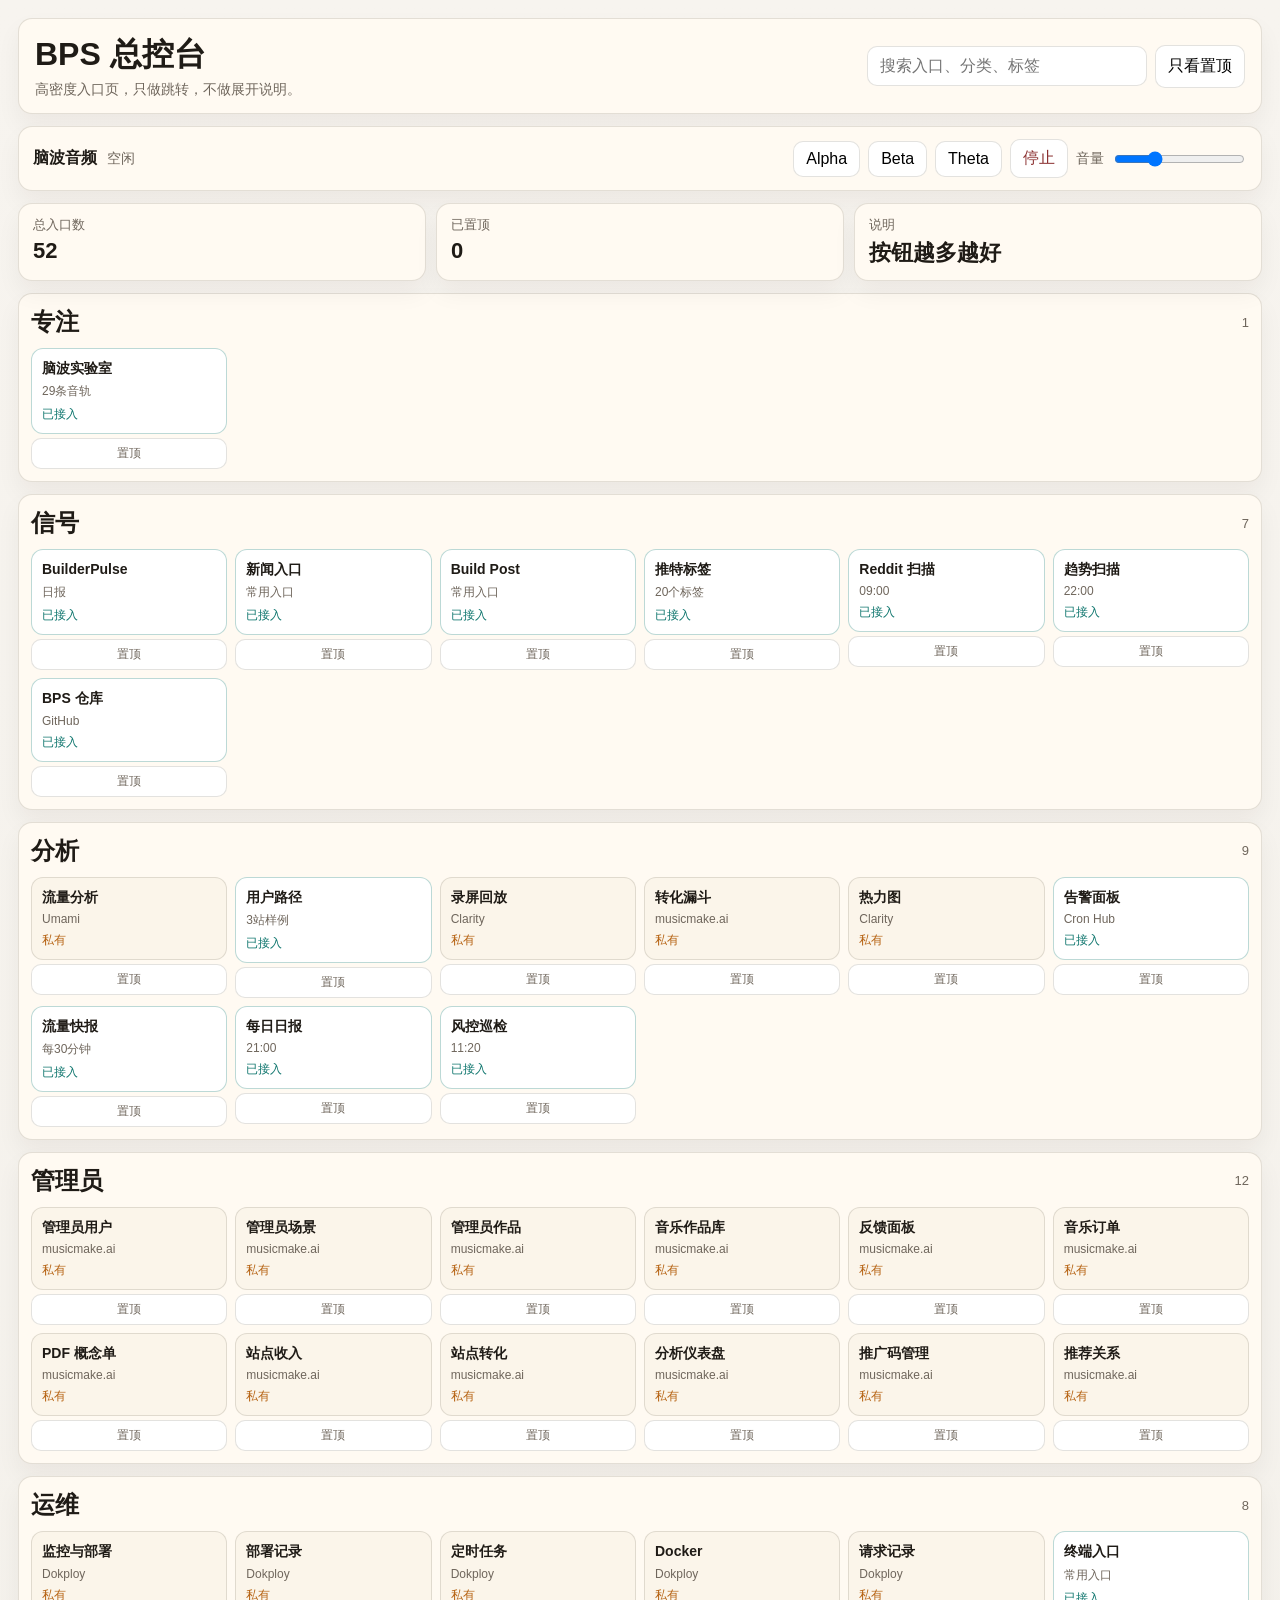
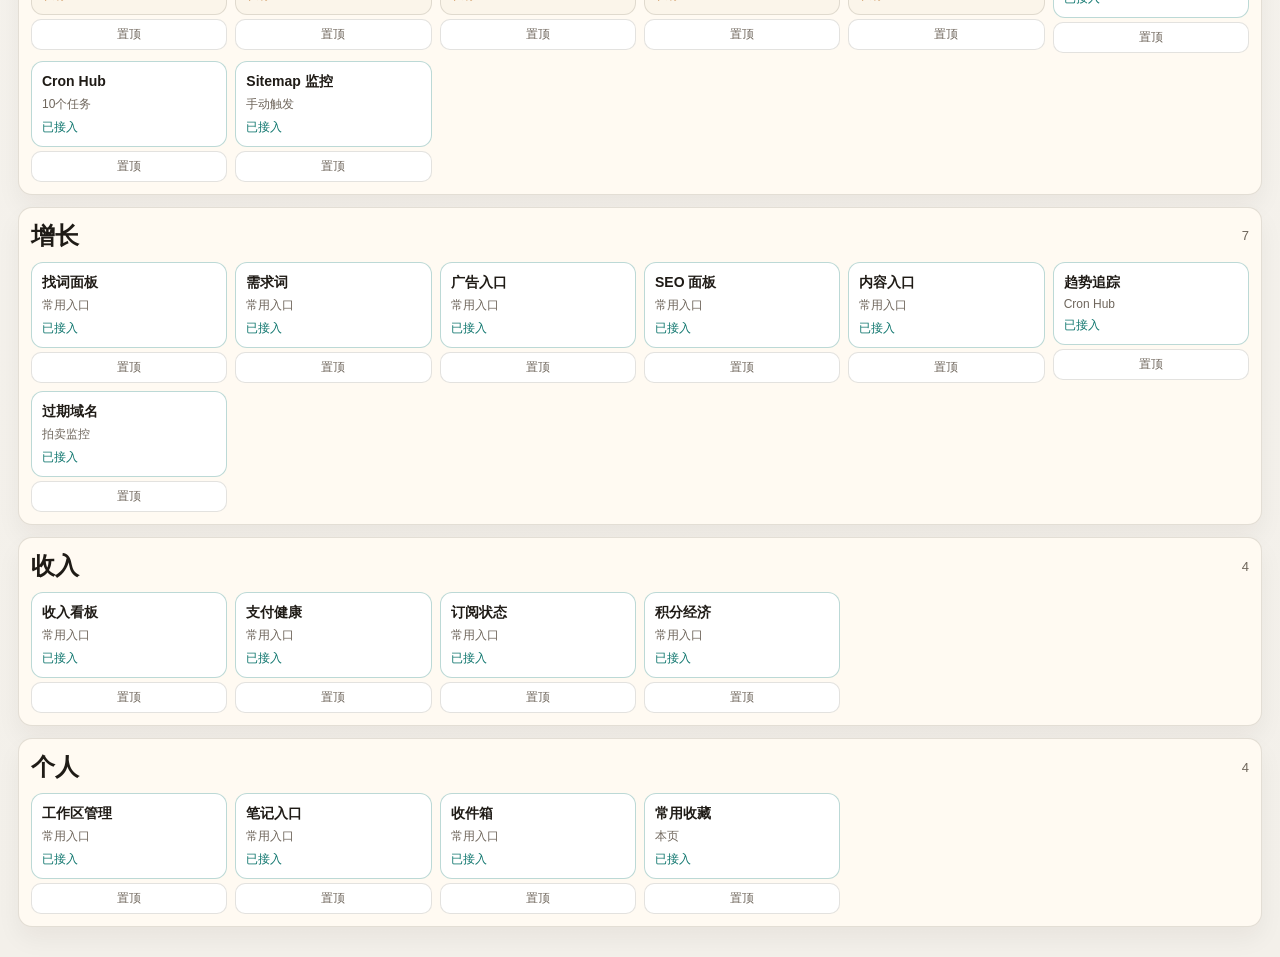
==== commit 6b8c6299: "Keep brainwave playback alive across dashboard page switches The brainwave player was tied to the cu" ====
--- a/index.html
+++ b/index.html
@@ -9,8 +9,8 @@
       content="BPS 总控台：高密度入口页，把专注、信号、分析、收入、监控和个人工具收口到一个页面。"
     />
     <meta name="robots" content="noindex,nofollow" />
-    <link rel="icon" href="./favicon.svg" type="image/svg+xml" />
-    <link rel="stylesheet" href="./styles.css" />
+    <link rel="icon" href="/favicon.svg" type="image/svg+xml" />
+    <link rel="stylesheet" href="/styles.css" />
   </head>
   <body>
     <main class="shell">
@@ -61,6 +61,7 @@
       <div id="sections" class="sections"></div>
     </main>
 
-    <script src="./app.js" defer></script>
+    <script src="/brain-waves/persistent-player.js" defer></script>
+    <script src="/app.js" defer></script>
   </body>
 </html>
--- a/styles.css
+++ b/styles.css
@@ -687,6 +687,284 @@
   color: var(--warn);
 }
 
+.detail-chip {
+  padding: 6px 10px;
+  border: 1px solid var(--line);
+  border-radius: 999px;
+  background: #fff;
+  color: var(--muted);
+  font-size: 12px;
+}
+
+.detail-chip.info {
+  background: rgba(15, 118, 110, 0.08);
+  color: var(--accent);
+}
+
+.detail-chip.success {
+  background: rgba(34, 197, 94, 0.1);
+  color: #1d7a41;
+}
+
+.detail-chip.warn {
+  background: rgba(183, 101, 22, 0.08);
+  color: var(--warn);
+}
+
+.selected-session-card,
+.detail-subcard {
+  display: grid;
+  gap: 12px;
+}
+
+.detail-subcard {
+  border: 1px solid var(--line);
+  border-radius: 12px;
+  background: #fff;
+  padding: 12px;
+}
+
+.session-chip-row {
+  display: flex;
+  flex-wrap: wrap;
+  gap: 8px;
+}
+
+.session-chip-row-compact {
+  margin-bottom: 8px;
+}
+
+.session-summary-grid,
+.session-metrics-grid,
+.session-detail-grid {
+  display: grid;
+  gap: 10px;
+}
+
+.session-summary-grid {
+  grid-template-columns: repeat(2, minmax(0, 1fr));
+}
+
+.session-metrics-grid {
+  grid-template-columns: repeat(5, minmax(0, 1fr));
+}
+
+.session-detail-grid {
+  grid-template-columns: repeat(3, minmax(0, 1fr));
+  margin-top: 10px;
+}
+
+.summary-panel,
+.session-metric {
+  border: 1px solid var(--line);
+  border-radius: 12px;
+  background: #fff;
+  padding: 12px;
+}
+
+.summary-panel span,
+.session-metric span,
+.session-detail-grid span {
+  display: block;
+  color: var(--muted);
+  font-size: 12px;
+}
+
+.summary-panel strong {
+  display: block;
+  margin-top: 6px;
+  font-size: 14px;
+  line-height: 1.65;
+}
+
+.session-metric strong,
+.session-detail-grid strong {
+  display: block;
+  margin-top: 4px;
+  font-size: 18px;
+}
+
+.detail-note {
+  font-size: 13px;
+  line-height: 1.6;
+}
+
+.detail-note-muted {
+  color: var(--muted);
+}
+
+.detail-note-warn {
+  color: var(--warn);
+}
+
+.timeline-list {
+  display: grid;
+  gap: 8px;
+}
+
+.timeline-gap {
+  margin-left: 84px;
+  color: var(--accent);
+  font-size: 12px;
+}
+
+.timeline-item {
+  display: grid;
+  grid-template-columns: 76px minmax(0, 1fr);
+  gap: 10px;
+}
+
+.timeline-time {
+  color: var(--muted);
+  font-size: 12px;
+  padding-top: 4px;
+}
+
+.timeline-content {
+  border: 1px solid var(--line);
+  border-radius: 12px;
+  background: #fff;
+  padding: 10px 12px;
+}
+
+.timeline-head {
+  display: flex;
+  justify-content: space-between;
+  gap: 12px;
+  align-items: flex-start;
+}
+
+.timeline-head strong {
+  font-size: 14px;
+}
+
+.timeline-head span {
+  color: var(--muted);
+  font-size: 12px;
+  text-align: right;
+  word-break: break-all;
+}
+
+.timeline-detail {
+  margin: 8px 0 0;
+  padding: 8px;
+  border-radius: 10px;
+  background: #f7f3ed;
+  color: var(--muted);
+  font-size: 12px;
+  white-space: pre-wrap;
+  word-break: break-word;
+}
+
+.session-library-head,
+.session-card-head {
+  display: flex;
+  justify-content: space-between;
+  gap: 12px;
+  align-items: flex-start;
+}
+
+.session-card-head {
+  margin-bottom: 10px;
+}
+
+.session-select-button,
+.load-more-button {
+  padding: 8px 12px;
+  border: 1px solid var(--line);
+  border-radius: 10px;
+  background: #fff;
+  color: var(--text);
+  cursor: pointer;
+}
+
+.session-card.active {
+  border-color: rgba(15, 118, 110, 0.35);
+  background: rgba(15, 118, 110, 0.04);
+}
+
+.session-details {
+  margin-top: 8px;
+}
+
+.session-details summary {
+  cursor: pointer;
+  color: var(--accent);
+  font-size: 13px;
+}
+
+.session-trail-detailed {
+  margin-top: 10px;
+}
+
+.lookup-grid {
+  display: grid;
+  grid-template-columns: repeat(2, minmax(0, 1fr));
+  gap: 10px;
+}
+
+.lookup-panel {
+  border: 1px solid var(--line);
+  border-radius: 12px;
+  background: #fff;
+  padding: 12px;
+}
+
+.lookup-panel span {
+  display: block;
+  color: var(--muted);
+  font-size: 12px;
+}
+
+.lookup-panel strong {
+  display: block;
+  margin-top: 6px;
+  font-size: 14px;
+  line-height: 1.65;
+}
+
+.lookup-link-row {
+  display: flex;
+  flex-wrap: wrap;
+  gap: 8px;
+}
+
+.lookup-link-button {
+  padding: 8px 12px;
+  border: 1px solid var(--line);
+  border-radius: 10px;
+  background: #fff;
+  color: var(--text);
+  font-size: 13px;
+}
+
+.clarity-candidates {
+  display: grid;
+  grid-template-columns: repeat(3, minmax(0, 1fr));
+  gap: 8px;
+}
+
+.clarity-card {
+  border: 1px solid var(--line);
+  border-radius: 12px;
+  background: #fff;
+  padding: 12px;
+  display: flex;
+  flex-direction: column;
+  gap: 8px;
+}
+
+.clarity-card strong {
+  font-size: 14px;
+}
+
+.clarity-card p {
+  margin: 0;
+  color: var(--muted);
+  font-size: 12px;
+  line-height: 1.6;
+}
+
 .empty-state h2 {
   margin: 0 0 8px;
 }
@@ -702,6 +980,14 @@
   }
 
   .journey-hero {
+    grid-template-columns: repeat(2, minmax(0, 1fr));
+  }
+
+  .session-summary-grid,
+  .session-metrics-grid,
+  .session-detail-grid,
+  .lookup-grid,
+  .clarity-candidates {
     grid-template-columns: repeat(2, minmax(0, 1fr));
   }
 }
@@ -729,4 +1015,24 @@
   .tag-grid {
     grid-template-columns: 1fr;
   }
-}
+
+  .session-summary-grid,
+  .session-metrics-grid,
+  .session-detail-grid,
+  .timeline-item,
+  .lookup-grid,
+  .clarity-candidates {
+    grid-template-columns: 1fr;
+  }
+
+  .timeline-gap {
+    margin-left: 0;
+  }
+
+  .session-library-head,
+  .session-card-head,
+  .timeline-head {
+    flex-direction: column;
+    align-items: stretch;
+  }
+}
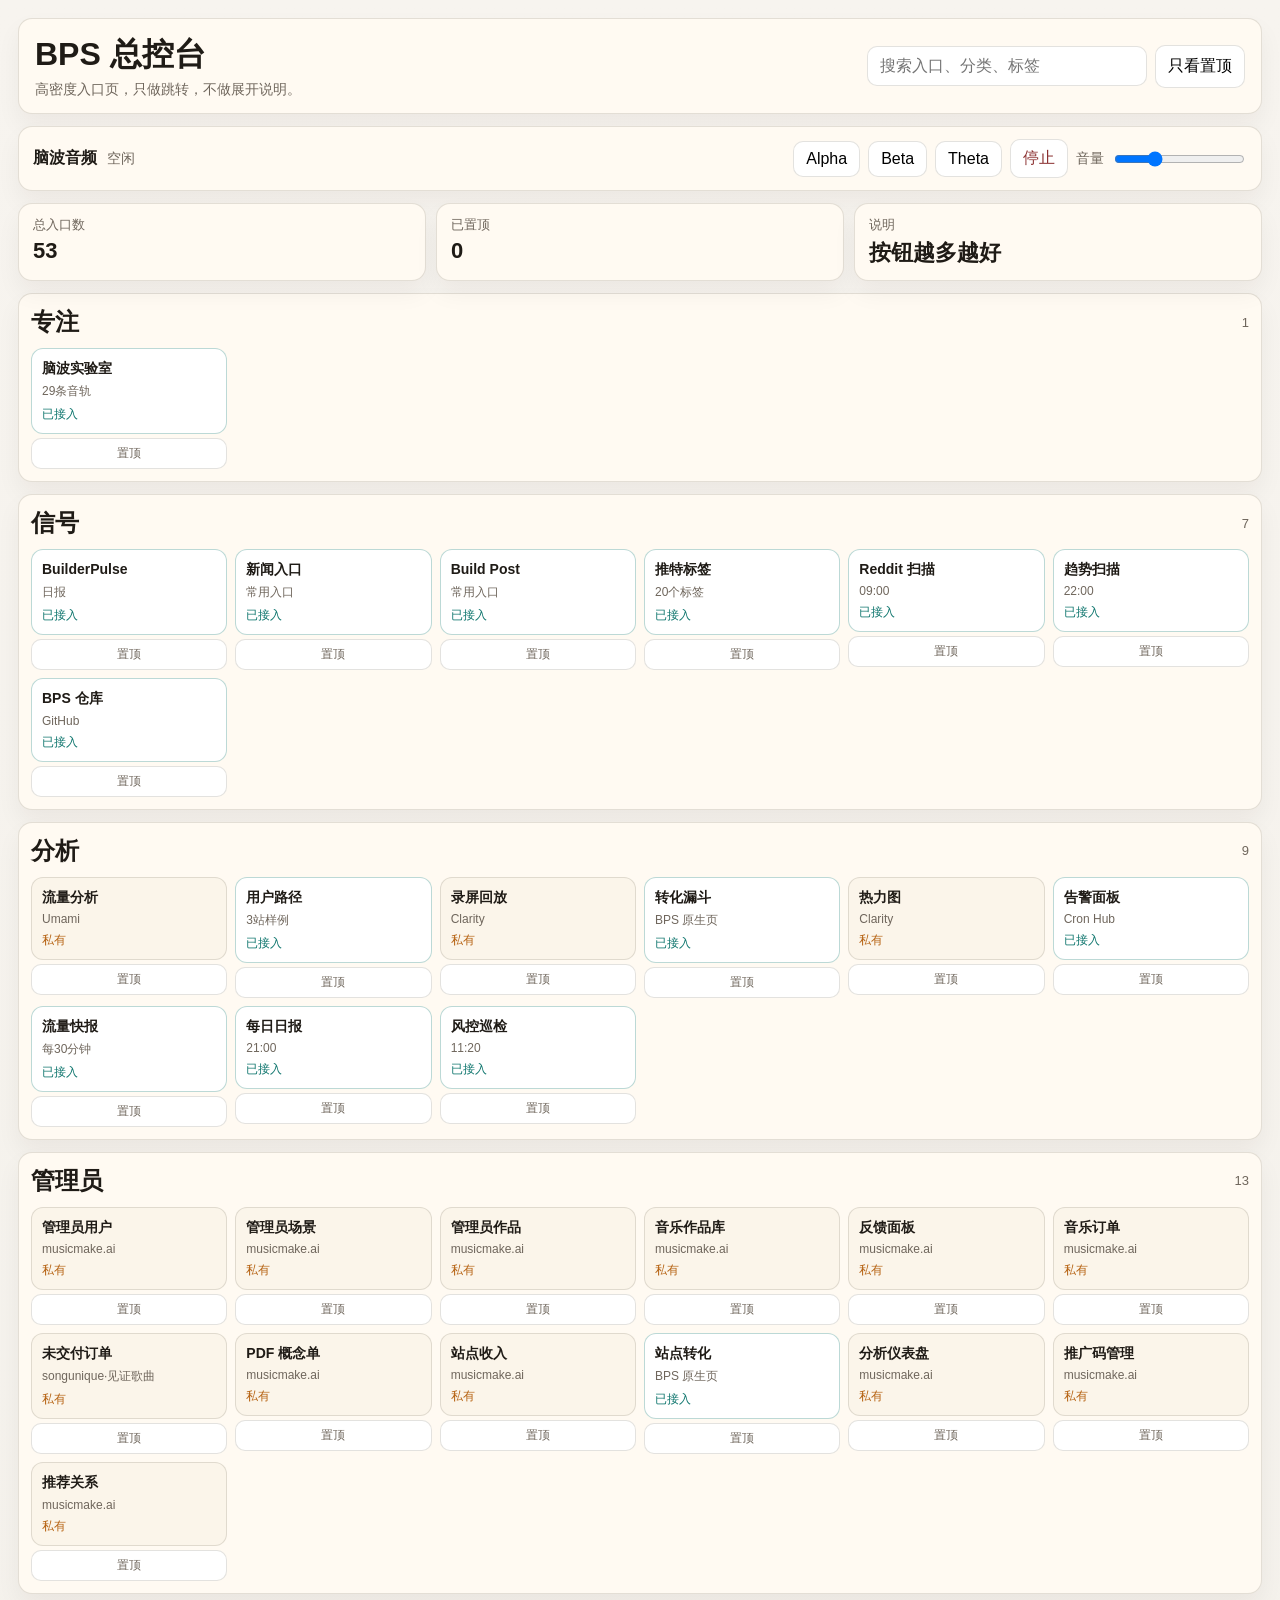
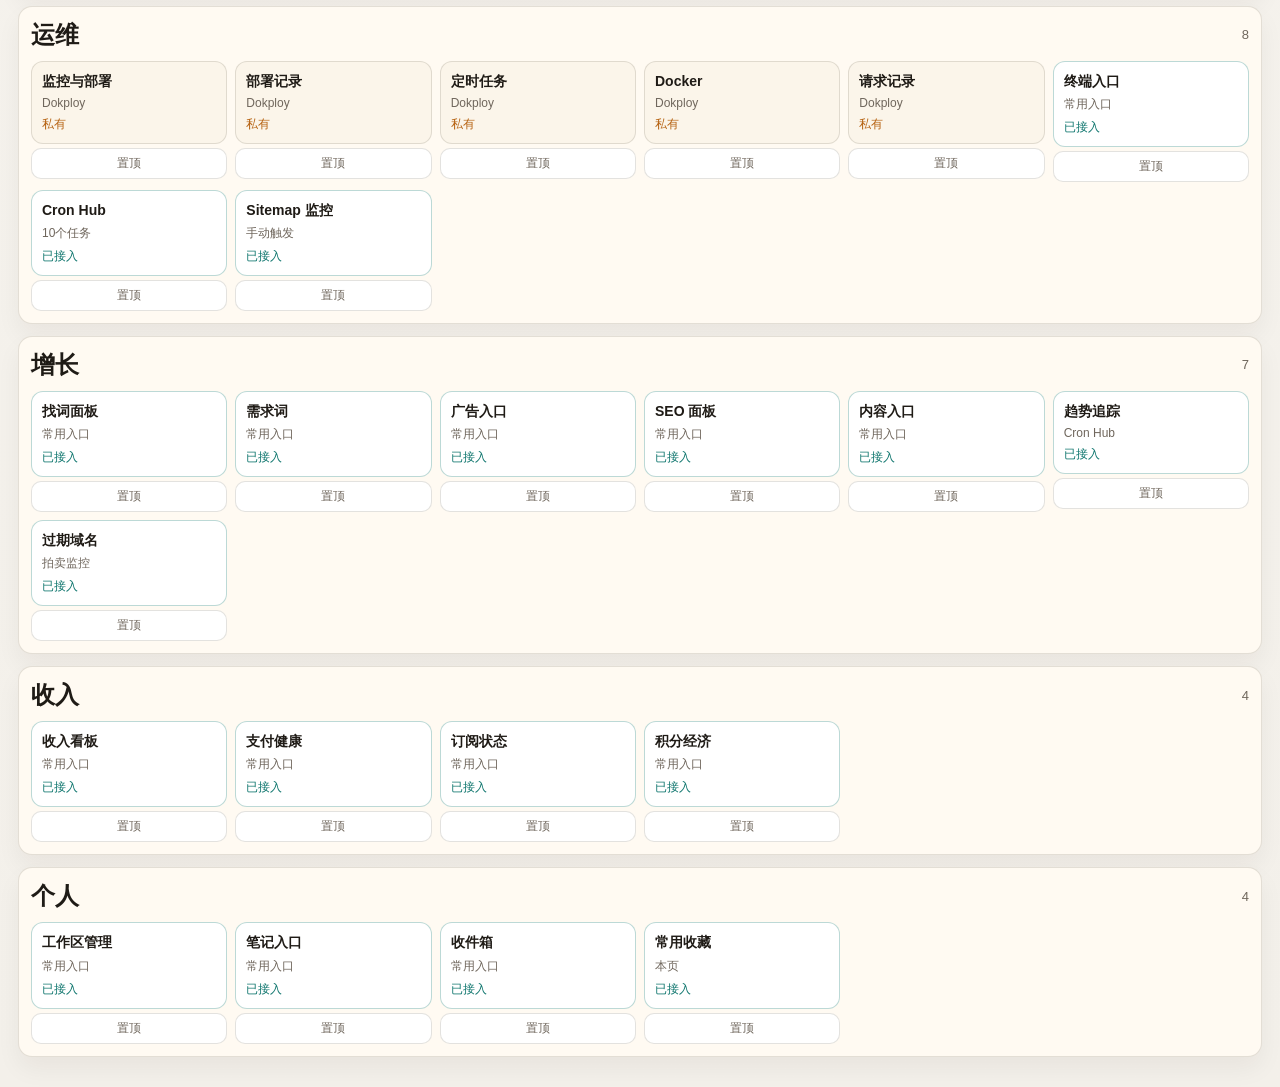
==== commit 8f4eb888: "Bust static script caches so the new funnel surface is visible immediately The server was already se" ====
--- a/index.html
+++ b/index.html
@@ -61,7 +61,7 @@
       <div id="sections" class="sections"></div>
     </main>
 
-    <script src="/brain-waves/persistent-player.js" defer></script>
-    <script src="/app.js" defer></script>
+    <script src="/brain-waves/persistent-player.js?v=20260420d" defer></script>
+    <script src="/app.js?v=20260420d" defer></script>
   </body>
 </html>
--- a/styles.css
+++ b/styles.css
@@ -477,6 +477,98 @@
   font-size: 13px;
 }
 
+.task-grid {
+  display: grid;
+  gap: 10px;
+}
+
+.task-card {
+  border: 1px solid var(--line);
+  border-radius: 12px;
+  background: #fff;
+  padding: 12px;
+  display: grid;
+  gap: 10px;
+}
+
+.task-card-head {
+  display: flex;
+  justify-content: space-between;
+  gap: 12px;
+  align-items: flex-start;
+}
+
+.task-card-head strong {
+  display: block;
+  margin-top: 6px;
+  font-size: 15px;
+}
+
+.task-card p {
+  margin: 0;
+  color: var(--muted);
+  line-height: 1.6;
+}
+
+.task-actions {
+  display: flex;
+  flex-wrap: wrap;
+  gap: 8px;
+}
+
+.task-link-button,
+.task-command-button,
+.lookup-link-button {
+  padding: 8px 12px;
+  border: 1px solid var(--line);
+  border-radius: 10px;
+  background: #fff;
+  color: var(--text);
+  font-size: 13px;
+  cursor: pointer;
+}
+
+.task-live-button {
+  padding: 8px 12px;
+  border: 1px solid var(--line);
+  border-radius: 10px;
+  background: rgba(15, 118, 110, 0.08);
+  color: var(--accent);
+  font-size: 13px;
+  cursor: pointer;
+}
+
+.task-live-button:disabled {
+  opacity: 0.6;
+  cursor: wait;
+}
+
+.task-feedback {
+  min-height: 18px;
+  font-size: 12px;
+}
+
+.task-feedback.success {
+  color: #1d7a41;
+}
+
+.task-feedback.warn {
+  color: var(--warn);
+}
+
+.control-explainer p {
+  margin: 0;
+  color: var(--muted);
+  line-height: 1.7;
+}
+
+.control-explainer code {
+  padding: 2px 6px;
+  border-radius: 8px;
+  background: #f7f3ed;
+  color: var(--text);
+ }
+
 .journey-layout {
   display: grid;
   grid-template-columns: 320px minmax(0, 1fr);
@@ -881,6 +973,14 @@
 .session-card.active {
   border-color: rgba(15, 118, 110, 0.35);
   background: rgba(15, 118, 110, 0.04);
+}
+
+.session-expanded {
+  display: grid;
+  gap: 12px;
+  margin-top: 12px;
+  padding-top: 12px;
+  border-top: 1px dashed var(--line);
 }
 
 .session-details {
@@ -1031,7 +1131,8 @@
 
   .session-library-head,
   .session-card-head,
-  .timeline-head {
+  .timeline-head,
+  .task-card-head {
     flex-direction: column;
     align-items: stretch;
   }
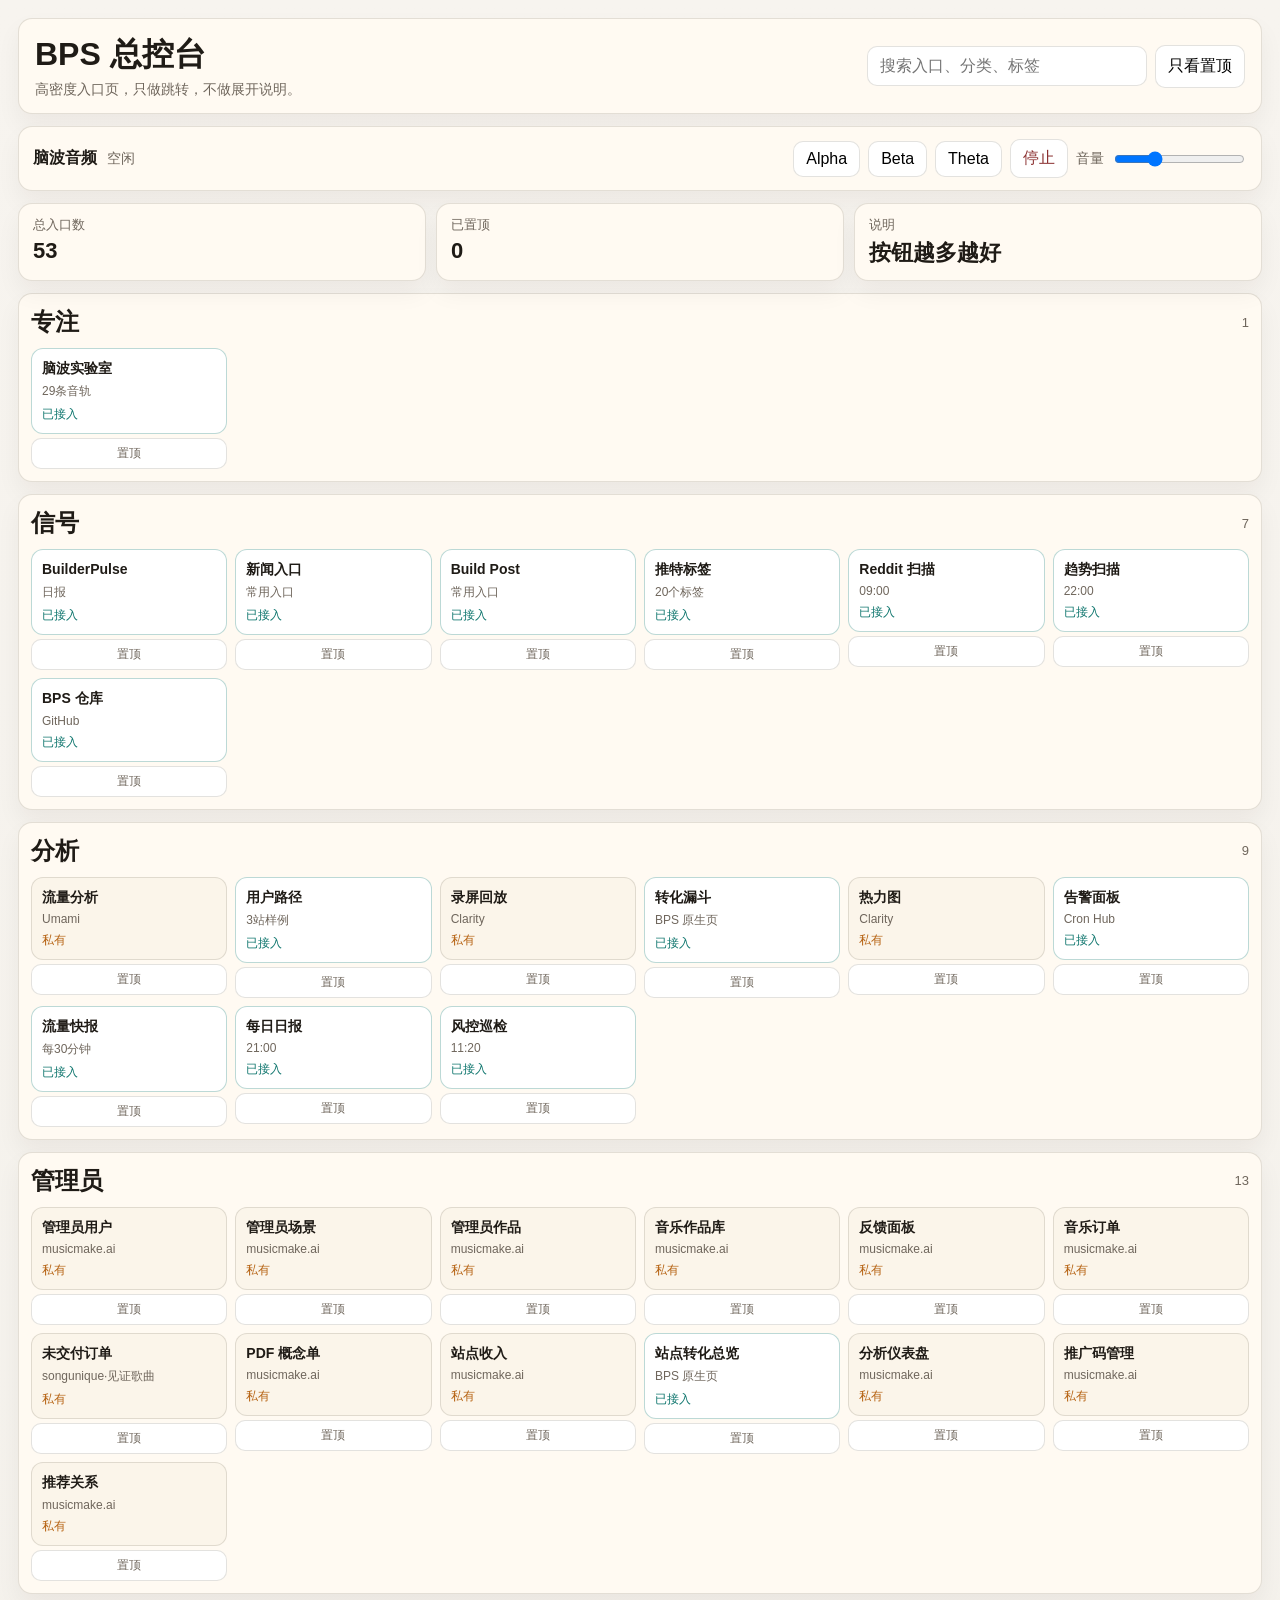
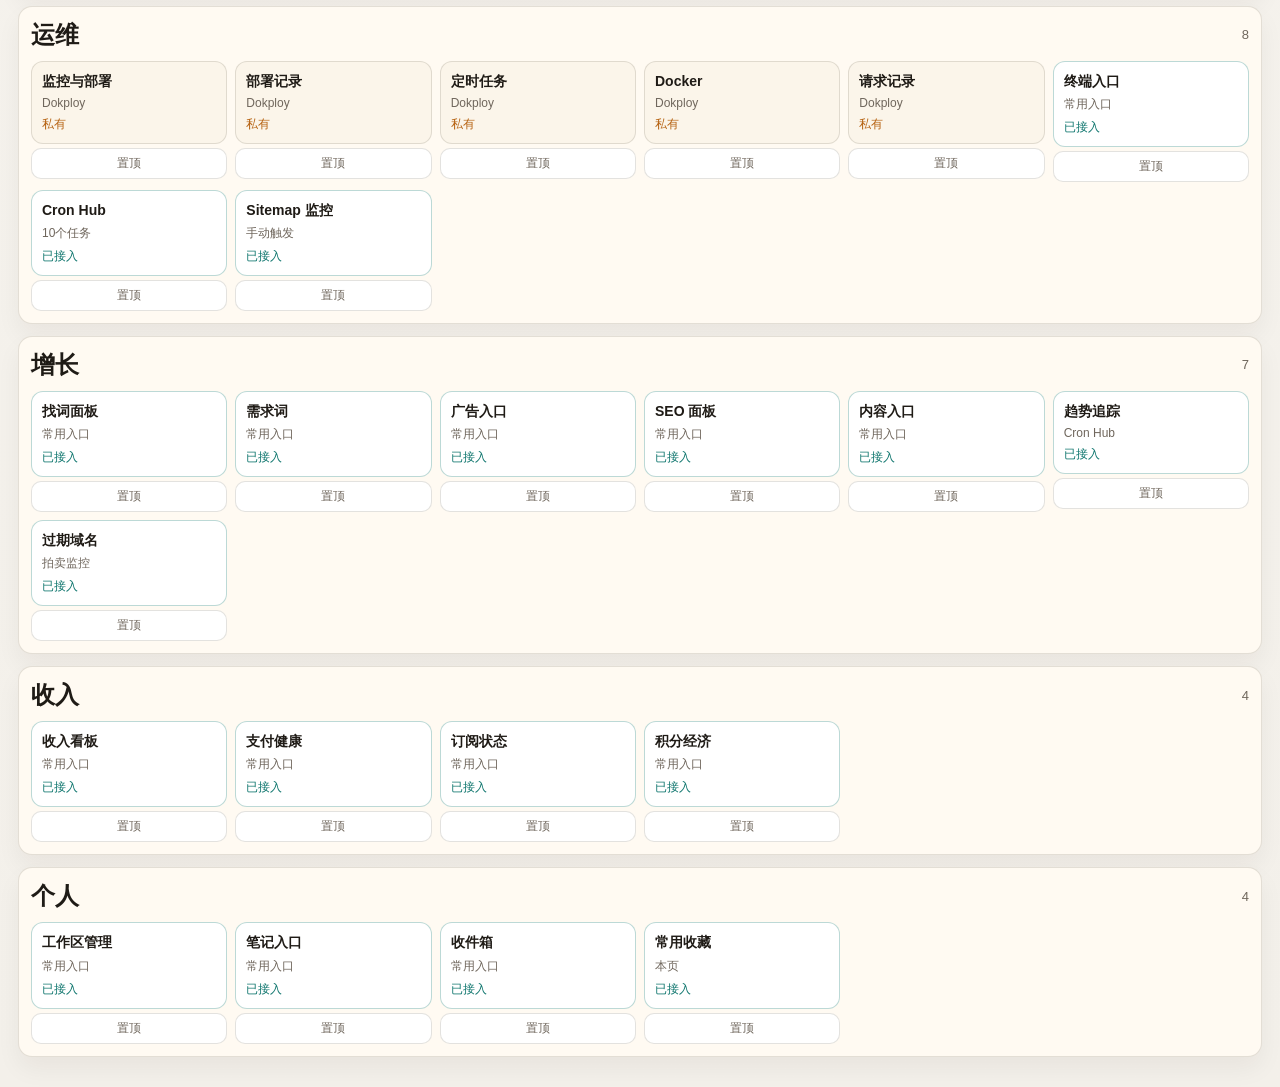
==== commit 77007d74: "Put site conversion overview inside BPS funnels The protected MusicMake admin page cannot be reliabl" ====
--- a/index.html
+++ b/index.html
@@ -10,7 +10,7 @@
     />
     <meta name="robots" content="noindex,nofollow" />
     <link rel="icon" href="/favicon.svg" type="image/svg+xml" />
-    <link rel="stylesheet" href="/styles.css" />
+    <link rel="stylesheet" href="/styles.css?v=20260425d" />
   </head>
   <body>
     <main class="shell">
@@ -62,6 +62,6 @@
     </main>
 
     <script src="/brain-waves/persistent-player.js?v=20260420d" defer></script>
-    <script src="/app.js?v=20260420d" defer></script>
+    <script src="/app.js?v=20260425b" defer></script>
   </body>
 </html>
--- a/styles.css
+++ b/styles.css
@@ -15,6 +15,10 @@
   box-sizing: border-box;
 }
 
+[hidden] {
+  display: none !important;
+}
+
 body {
   margin: 0;
   min-height: 100vh;
@@ -398,6 +402,28 @@
   background: #fff;
 }
 
+.view-tabs {
+  display: flex;
+  flex-wrap: wrap;
+  gap: 8px;
+  margin-bottom: 12px;
+}
+
+.view-tab {
+  padding: 10px 14px;
+  border: 1px solid var(--line);
+  border-radius: 10px;
+  background: #fff;
+  color: var(--muted);
+  cursor: pointer;
+}
+
+.view-tab.active {
+  border-color: rgba(15, 118, 110, 0.28);
+  background: var(--soft);
+  color: var(--accent);
+}
+
 .helper-copy {
   color: var(--muted);
   font-size: 14px;
@@ -407,6 +433,7 @@
 .tag-groups,
 .journey-main,
 .session-list {
+  min-width: 0;
   display: grid;
   gap: 12px;
 }
@@ -415,6 +442,7 @@
 .detail-card,
 .site-panel,
 .empty-state {
+  min-width: 0;
   padding: 12px;
 }
 
@@ -611,6 +639,7 @@
 }
 
 .journey-hero {
+  min-width: 0;
   padding: 14px 16px;
   display: grid;
   grid-template-columns: minmax(0, 1.4fr) repeat(3, minmax(0, 1fr));
@@ -621,10 +650,17 @@
   margin: 0;
 }
 
+.hero-copy,
+.mini-stat,
+.summary-panel {
+  min-width: 0;
+}
+
 .hero-copy p {
   margin: 6px 0 0;
   color: var(--muted);
   line-height: 1.55;
+  overflow-wrap: anywhere;
 }
 
 .hero-pill-row,
@@ -637,6 +673,10 @@
 
 .hero-pill-row {
   margin-top: 10px;
+}
+
+.site-conversion-hero {
+  grid-template-columns: minmax(0, 1.7fr) repeat(5, minmax(0, 0.8fr));
 }
 
 .mini-stat {
@@ -780,12 +820,14 @@
 }
 
 .detail-chip {
+  min-width: 0;
   padding: 6px 10px;
   border: 1px solid var(--line);
   border-radius: 999px;
   background: #fff;
   color: var(--muted);
   font-size: 12px;
+  overflow-wrap: anywhere;
 }
 
 .detail-chip.info {
@@ -835,6 +877,10 @@
 
 .session-summary-grid {
   grid-template-columns: repeat(2, minmax(0, 1fr));
+}
+
+.session-summary-grid.site-conversion-summary-grid {
+  grid-template-columns: repeat(3, minmax(0, 1fr));
 }
 
 .session-metrics-grid {
@@ -1038,6 +1084,54 @@
   font-size: 13px;
 }
 
+.conversion-table-wrap {
+  margin-top: 12px;
+  max-width: 100%;
+  overflow-x: auto;
+}
+
+.conversion-table {
+  width: 100%;
+  min-width: 1080px;
+  border-collapse: collapse;
+  font-size: 13px;
+}
+
+.conversion-table th,
+.conversion-table td {
+  padding: 10px 8px;
+  border-bottom: 1px solid var(--line);
+  text-align: right;
+  vertical-align: top;
+}
+
+.conversion-table th:first-child,
+.conversion-table td:first-child {
+  width: 260px;
+  text-align: left;
+}
+
+.conversion-table th:nth-child(2),
+.conversion-table td:nth-child(2) {
+  text-align: left;
+}
+
+.conversion-table th {
+  color: var(--muted);
+  font-weight: 600;
+}
+
+.conversion-table td:first-child strong,
+.conversion-table td:first-child span {
+  display: block;
+}
+
+.conversion-table td:first-child span {
+  margin-top: 4px;
+  color: var(--muted);
+  line-height: 1.45;
+}
+
 .clarity-candidates {
   display: grid;
   grid-template-columns: repeat(3, minmax(0, 1fr));
@@ -1088,6 +1182,10 @@
   .session-detail-grid,
   .lookup-grid,
   .clarity-candidates {
+    grid-template-columns: repeat(2, minmax(0, 1fr));
+  }
+
+  .session-summary-grid.site-conversion-summary-grid {
     grid-template-columns: repeat(2, minmax(0, 1fr));
   }
 }
@@ -1125,6 +1223,10 @@
     grid-template-columns: 1fr;
   }
 
+  .session-summary-grid.site-conversion-summary-grid {
+    grid-template-columns: 1fr;
+  }
+
   .timeline-gap {
     margin-left: 0;
   }
